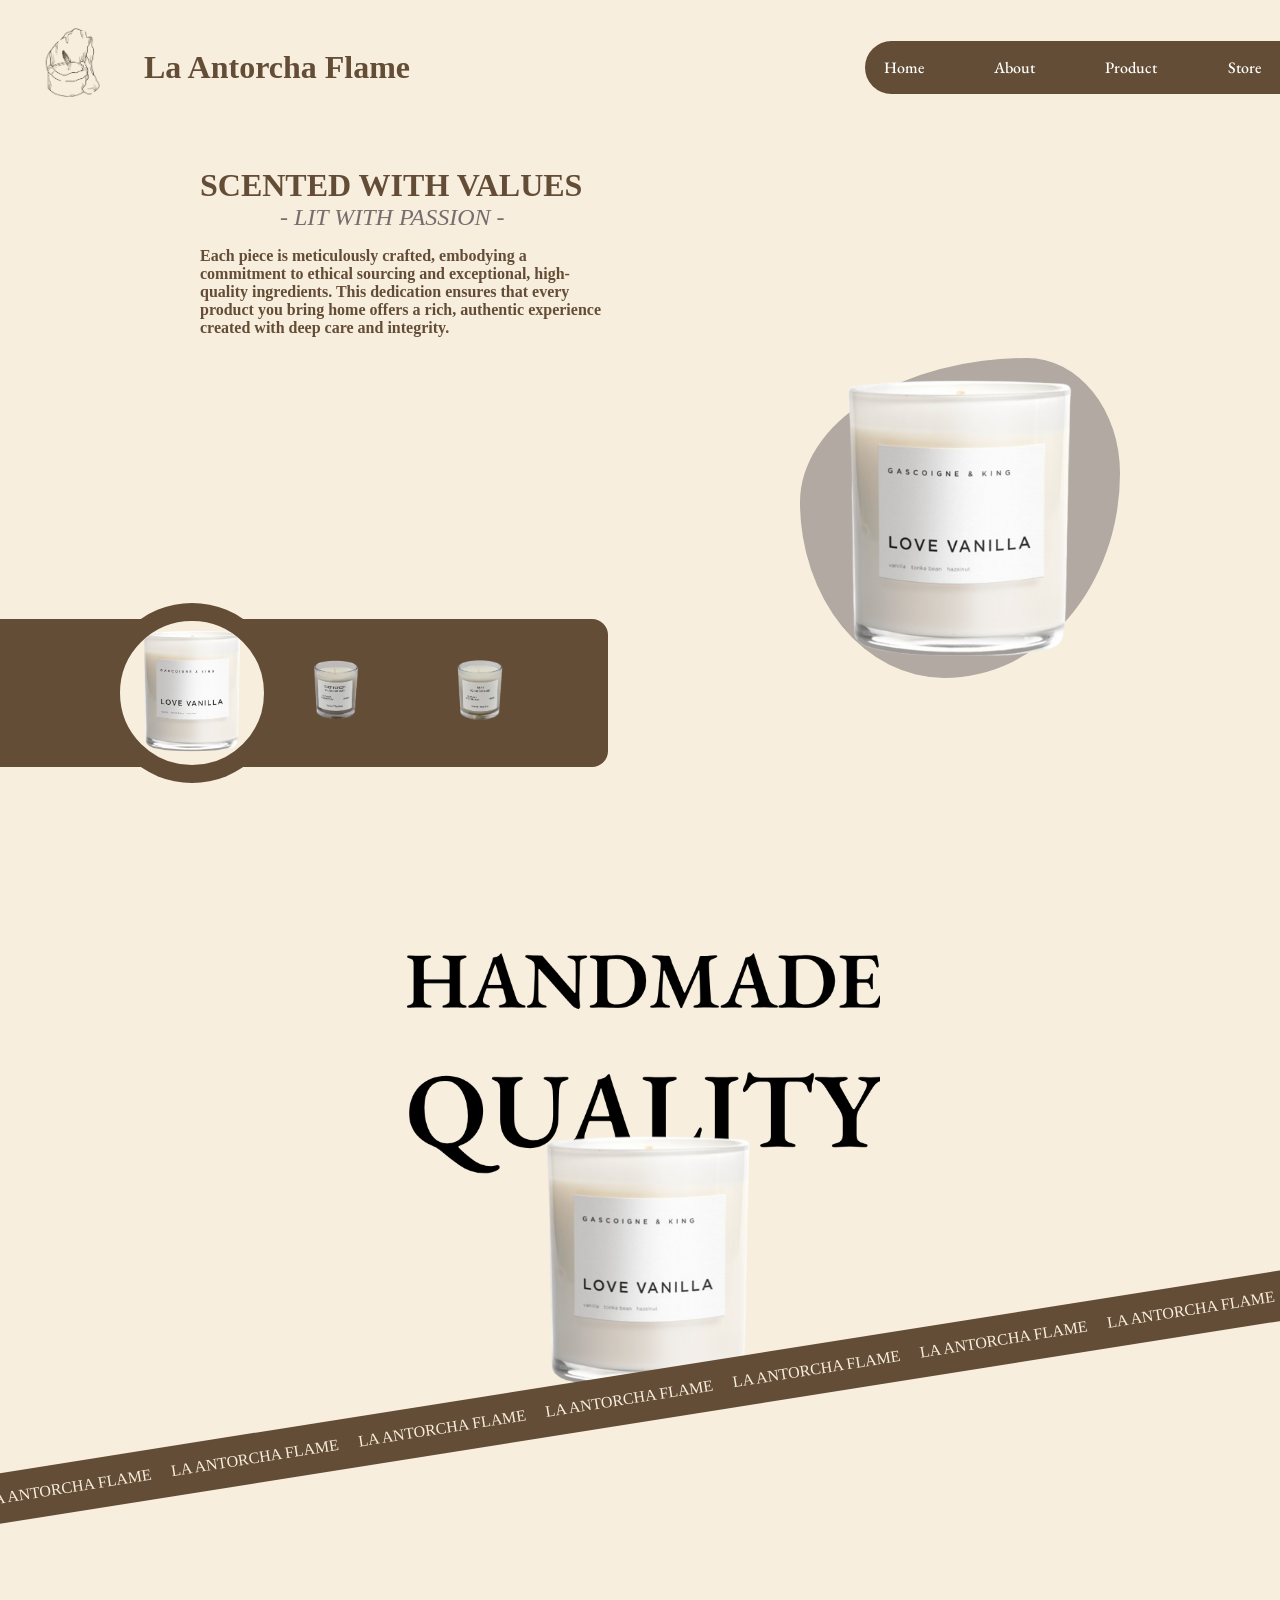
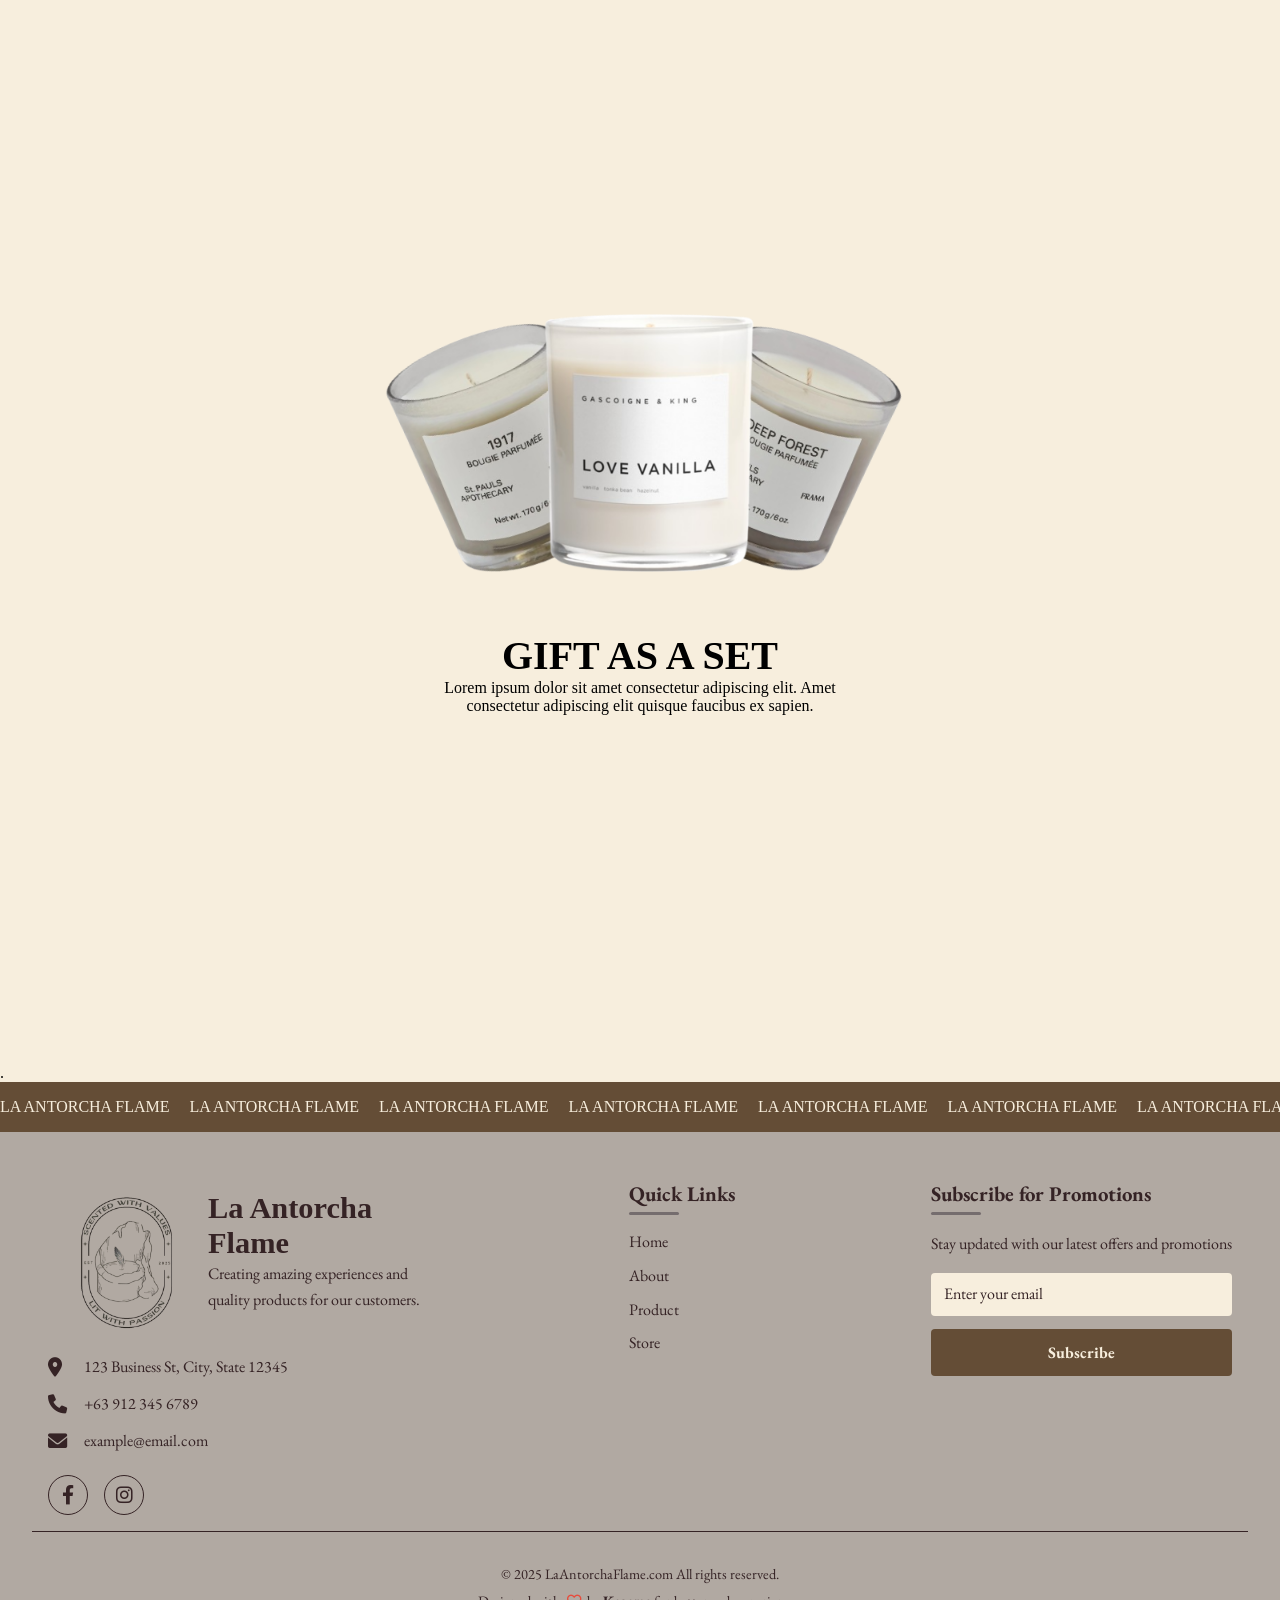
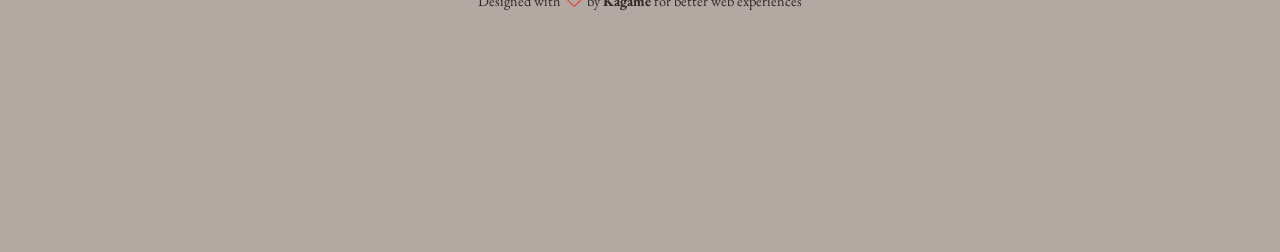
==== index.html @ 830ad2fe "Section 4 okay." ====
<!DOCTYPE html>
<html lang="en">
<head>
    <meta charset="UTF-8">
    <meta name="theme-color" content="#5c2f2d">
    <meta name="viewport" content="width=device-width, initial-scale=1.0">
    <link rel="icon" type="image/x-icon" href="assets/images/logo.ico">
    <link rel="stylesheet" href="styles/style.css">
    <link rel="stylesheet" href="styles/section-1.css">
    <link rel="stylesheet" href="styles/section-2.css">
    <link rel="stylesheet" href="styles/section-3.css">
    <link rel="stylesheet" href="styles/section-4.css">
    <link rel="stylesheet" href="https://cdnjs.cloudflare.com/ajax/libs/font-awesome/6.0.0/css/all.min.css">
    <link href="https://fonts.googleapis.com/css2?family=EB+Garamond:ital,wght@0,400..800;1,400..800&display=swap" rel="stylesheet">
    <link href="https://db.onlinewebfonts.com/c/80556710521d23086f530e782e89b377?family=Shelley+Script+LT+W01" rel="stylesheet">
    <title>La Antorcha Flame</title>
</head>
<body>
    <iframe src="header.html" width="100%"></iframe>

    <main>
        <section class="hero-section">
            <div class="left-hero">
                <div class="tagline">
                    <p class="up-tagline">SCENTED WITH VALUES</p>
                    <p class="sub-tagline">- LIT WITH PASSION -</p>
                    <p class="hero-description">Each piece is meticulously crafted, 
                        embodying a commitment to ethical sourcing and exceptional, 
                        high-quality ingredients. This dedication ensures that every 
                        product you bring home offers a rich, authentic experience 
                        created with deep care and integrity.</p>
                </div>

                <div class="hero-images">
                    <div class="hero-shape-1">
                        <div class="thumbnail active" data-image="assets/images/candle 1.png">
                            <div class="selection-circle"><div></div></div>
                            <img src="assets/images/candle 1.png" alt="Candle 1">
                        </div>
                        <div class="thumbnail" data-image="assets/images/candle 2.png">
                            <div class="selection-circle"></div>
                            <img src="assets/images/candle 2.png" alt="Candle 2">
                        </div>
                        <div class="thumbnail" data-image="assets/images/candle 3.png">
                            <div class="selection-circle"></div>
                            <img src="assets/images/candle 3.png" alt="Candle 3">
                        </div>
                    </div>
                </div>
            </div>

            <div class="right-hero">
                <div class="hero-shape-2">
                    <img src="assets/images/candle 1.png" alt="Selected Candle" id="main-candle-image">
                </div>
            </div>
        </section>

        <section class="section-1">
            <div class="section-1-img">
                <img src="assets/images/HANDMADE QUALITY.png" alt="Candle">
            </div>
            <div class="marquee-container">
                <div class="marquee" id="marquee"></div>
            </div>
        </section>
        <section></section>
        <section></section>

        <section class="section-4">
            <div class="section-4-image">
                <img src="assets/images/candle set.png" alt="candle set">
                <h1>GIFT AS A SET</h1>
                <p>Lorem ipsum dolor sit amet consectetur adipiscing elit. 
                    Amet consectetur adipiscing elit quisque faucibus ex sapien.</p>
            </div>
            <div class="marquee-container-2nd">.
                <div class="marquee-2nd" id="marquee-2nd"></div>
            </div>
        </section>
    </main>

    <iframe src="footer.html" width="100%"></iframe>
    
    <script src="scripts/gallery.js"></script>
    <script src="scripts/marquee.js"></script>
</body>
</html>
---- styles/style.css ----
* {
    padding: 0;
    margin: 0;
    box-sizing: border-box;
}

::-webkit-scrollbar {
    display: none;
}

:root {
    --main-color: #644D36;
    --main-bg: #F7EEDD;
    --footer-bg: #B1A9A2;

    --light-color-font: #F7EEDD;
    --dark-color-font: #352325;

    --accent-color: #756d6e;
}

body {
    background-color: var(--main-bg);
    width: 100%;
    display: flex;
    flex-direction: column;
    overflow-x: hidden;
}

iframe[src="header.html"] {
    height: 15vh;
    border: none;
    display: block;
}

iframe[src="footer.html"] {
    width: 100%;
    height: 80vh;
    border: none;
    display: block;
}

main .hero-section{
    height: 85vh;
    display: flex;
}

.left-hero, .right-hero {
    width: 50%;
    height: 100%;
}

.left-hero {
    padding: 2rem 2rem 2rem 0;
    display: flex;
    flex-direction: column;
}

.tagline, .hero-images {
    height: 50%;
}

.tagline{
    padding: 0 0 0 12.5rem;
}

.up-tagline {
    font-size: 2rem;
    font-weight: 600;
    color: var(--main-color);
}

.sub-tagline {
    font-size: 1.5rem;
    padding: 0 5rem 1rem;
    font-weight: 300;
    font-style: italic;
    color: var(--accent-color);
}

.hero-description {
    color: var(--main-color);
    font-weight: bold;
}

.hero-images {
    display: flex;
    align-items: center;
}

.hero-shape-1 {
    display: flex;
    justify-content: flex-end;
    align-items: center;
    background-color: var(--main-color);
    width: 100%;
    padding: 1.5rem 5rem;
    gap: 3rem;
    border-radius: 0 1rem 1rem 0;
    overflow: visible;
}

.thumbnail {
    position: relative;
    cursor: pointer;
    transition: all 0.3s ease;
    border-radius: 50%;
    padding: 0.5rem;
    background: transparent;
}

.thumbnail img {
    height: 5rem;
    width: 5rem;
    object-fit: cover;
    border-radius: 50%;
    transition: all 0.3s ease;
}

.thumbnail:hover img {
    transform: scale(1.1);
    border-color: var(--light-color-font);
}

.thumbnail.active img {
    border-color: var(--light-color-font);
    transform: scale(1.75);
}

.selection-circle {
    position: absolute;
    top: 50%;
    left: 50%;
    transform: translate(-50%, -50%) scale(0);
    width: 6rem;
    height: 6rem;
    border: 1.75rem solid var(--main-bg);
    border-radius: 50%;
    opacity: 0;
    transition: all 0.3s ease;
    box-shadow: 0 0 0 .75rem var(--main-color);
}

.thumbnail.active .selection-circle {
    transform: translate(-50%, -50%) scale(1.5);
    opacity: 1;
}


.right-hero {
    display: flex;
    align-items: center;
    justify-content: center;
}

.hero-shape-2 {
    background-color: var(--footer-bg);
    display: flex;
    align-items: center;
    justify-content: center;
    border-radius: 71% 29% 55% 45% / 45% 36% 64% 55%;
    animation: floatAndMorph 10s ease-in-out infinite;
    position: relative;
}

.hero-shape-2::before {
    content: '';
    position: absolute;
    top: -10%;
    left: -10%;
    width: 120%;
    height: 120%;
    opacity: 0.1;
    border-radius: 71% 29% 55% 45% / 45% 36% 64% 55%;
    animation: floatAndMorph 10s ease-in-out infinite;
    z-index: -1;
}

.hero-shape-2 img {
    height: 20rem;
    position: relative;
    z-index: 2;
    transition: transform 0.3s ease;
}

@keyframes floatAndMorph {
    0%, 100% {
        border-radius: 71% 29% 55% 45% / 45% 36% 64% 55%;
        transform: translateY(0px);
    }
    25% {
        border-radius: 60% 40% 30% 70% / 60% 30% 70% 40%;
        transform: translateY(-10px);
    }
    50% {
        border-radius: 40% 60% 70% 30% / 40% 40% 60% 50%;
        transform: translateY(-5px);
    }
    75% {
        border-radius: 55% 45% 70% 30% / 63% 68% 32% 37%;
        transform: translateY(-15px);
    }
}

@media (max-width: 1200px) {
    .tagline {
        padding: 0 0 0 8rem;
    }
    
    .up-tagline {
        font-size: 1.8rem;
    }
    
    .sub-tagline {
        font-size: 1.3rem;
        padding: 0 3rem 1rem;
    }
}

@media (max-width: 768px) {
    main .hero-section {
        flex-direction: column;
        height: auto;
    }
    
    .left-hero, .right-hero {
        width: 100%;
        height: auto;
    }
    
    .left-hero {
        padding: 1rem;
        order: 2;
    }
    
    .right-hero {
        order: 1;
        padding: 2rem 0;
    }
    
    .tagline, .hero-images {
        height: auto;
    }
    
    .tagline {
        padding: 0 1rem;
        text-align: center;
    }
    
    .up-tagline {
        font-size: 1.6rem;
    }
    
    .sub-tagline {
        font-size: 1.2rem;
        padding: 0 1rem 1rem;
    }
    
    .hero-shape-1 {
        justify-content: center;
        border-radius: 1rem;
        padding: 1rem 2rem;
        gap: 2rem;
    }
    
    .thumbnail img {
        height: 4rem;
        width: 4rem;
    }
    
    .selection-circle {
        width: 5rem;
        height: 5rem;
    }
}

@media (max-width: 480px) {
    .hero-shape-1 {
        padding: 1rem;
        gap: 1.5rem;
    }
    
    .thumbnail img {
        height: 3.5rem;
        width: 3.5rem;
    }
    
    .selection-circle {
        width: 4.5rem;
        height: 4.5rem;
    }
    
    .up-tagline {
        font-size: 1.4rem;
    }
    
    .sub-tagline {
        font-size: 1.1rem;
    }
}
---- styles/section-1.css ----
:root {
    --main-color: #644D36;
    --main-bg: #F7EEDD;
    --footer-bg: #B1A9A2;

    --light-color-font: #F7EEDD;
    --dark-color-font: #352325;

    --accent-color: #756d6e;
}

.section-1 {
    width: 100%;
    height: 100vh;
}

.section-1-img {
    display: flex;
    align-items: center;
    justify-content: center;
    margin: 2rem 0;
}

.section-1-img img {
    width: 30rem;
}

.marquee-container {
    width: 150%;
    background: var(--main-color);
    padding: 1rem 0;
    transform-origin: left;
    margin: 4rem -1rem;
    transform: rotate(-9deg);
    overflow: hidden;
}

.marquee {
    display: flex;
    width: max-content;
    animation: scroll 20s linear infinite;
}

.marquee:hover {
    animation-play-state: paused;
}

.marquee-text {
    white-space: nowrap;
    font-size: 1rem;
    color: var(--light-color-font);
}

@keyframes scroll {
    0% {
        transform: translateX(0);
    }
    100% {
        transform: translateX(-50%);
    }
}

@media (max-width: 768px) {
    h1 {
        font-size: 2rem;
    }
    
    .marquee-text {
        font-size: 1.4rem;
    }
}
---- styles/section-2.css ----
:root {
    --main-color: #644D36;
    --main-bg: #F7EEDD;
    --footer-bg: #B1A9A2;

    --light-color-font: #F7EEDD;
    --dark-color-font: #352325;

    --accent-color: #756d6e;
}
---- styles/section-3.css ----
:root {
    --main-color: #644D36;
    --main-bg: #F7EEDD;
    --footer-bg: #B1A9A2;

    --light-color-font: #F7EEDD;
    --dark-color-font: #352325;

    --accent-color: #756d6e;
}
---- styles/section-4.css ----
:root {
    --main-color: #644D36;
    --main-bg: #F7EEDD;
    --footer-bg: #B1A9A2;

    --light-color-font: #F7EEDD;
    --dark-color-font: #352325;

    --accent-color: #756d6e;
}

.marquee-container-2nd {
    width: 100%;
}

.marquee-2nd {
    display: flex;
    width: max-content;
    animation: scroll 20s linear infinite;
    background: var(--main-color);
}

.marquee-2nd:hover {
    animation-play-state: paused;
}

.marquee-text-2nd {
    white-space: nowrap;
    font-size: 1rem;
    color: var(--light-color-font);
    padding: 1rem 0;
}

@keyframes scroll {
    0% {
        transform: translateX(0);
    }
    100% {
        transform: translateX(-50%);
    }
}

.section-4 {
    height: 100vh;
    width: 100%;
    display: flex;
    flex-direction: column;
    justify-content: space-between;
}

.section-4-image {
    display: flex;
    align-items: center;
    justify-content: center;
    flex-direction: column;
}

.section-4-image img {
    height: 25rem;
}

.section-4-image h1 {
    font-size: 2.5rem;
    font-weight: bold;
}

.section-4-image p {
    max-width: 25rem;
    text-align: center;
}

.section-4-image img:hover {
    scale: 1.25;
}
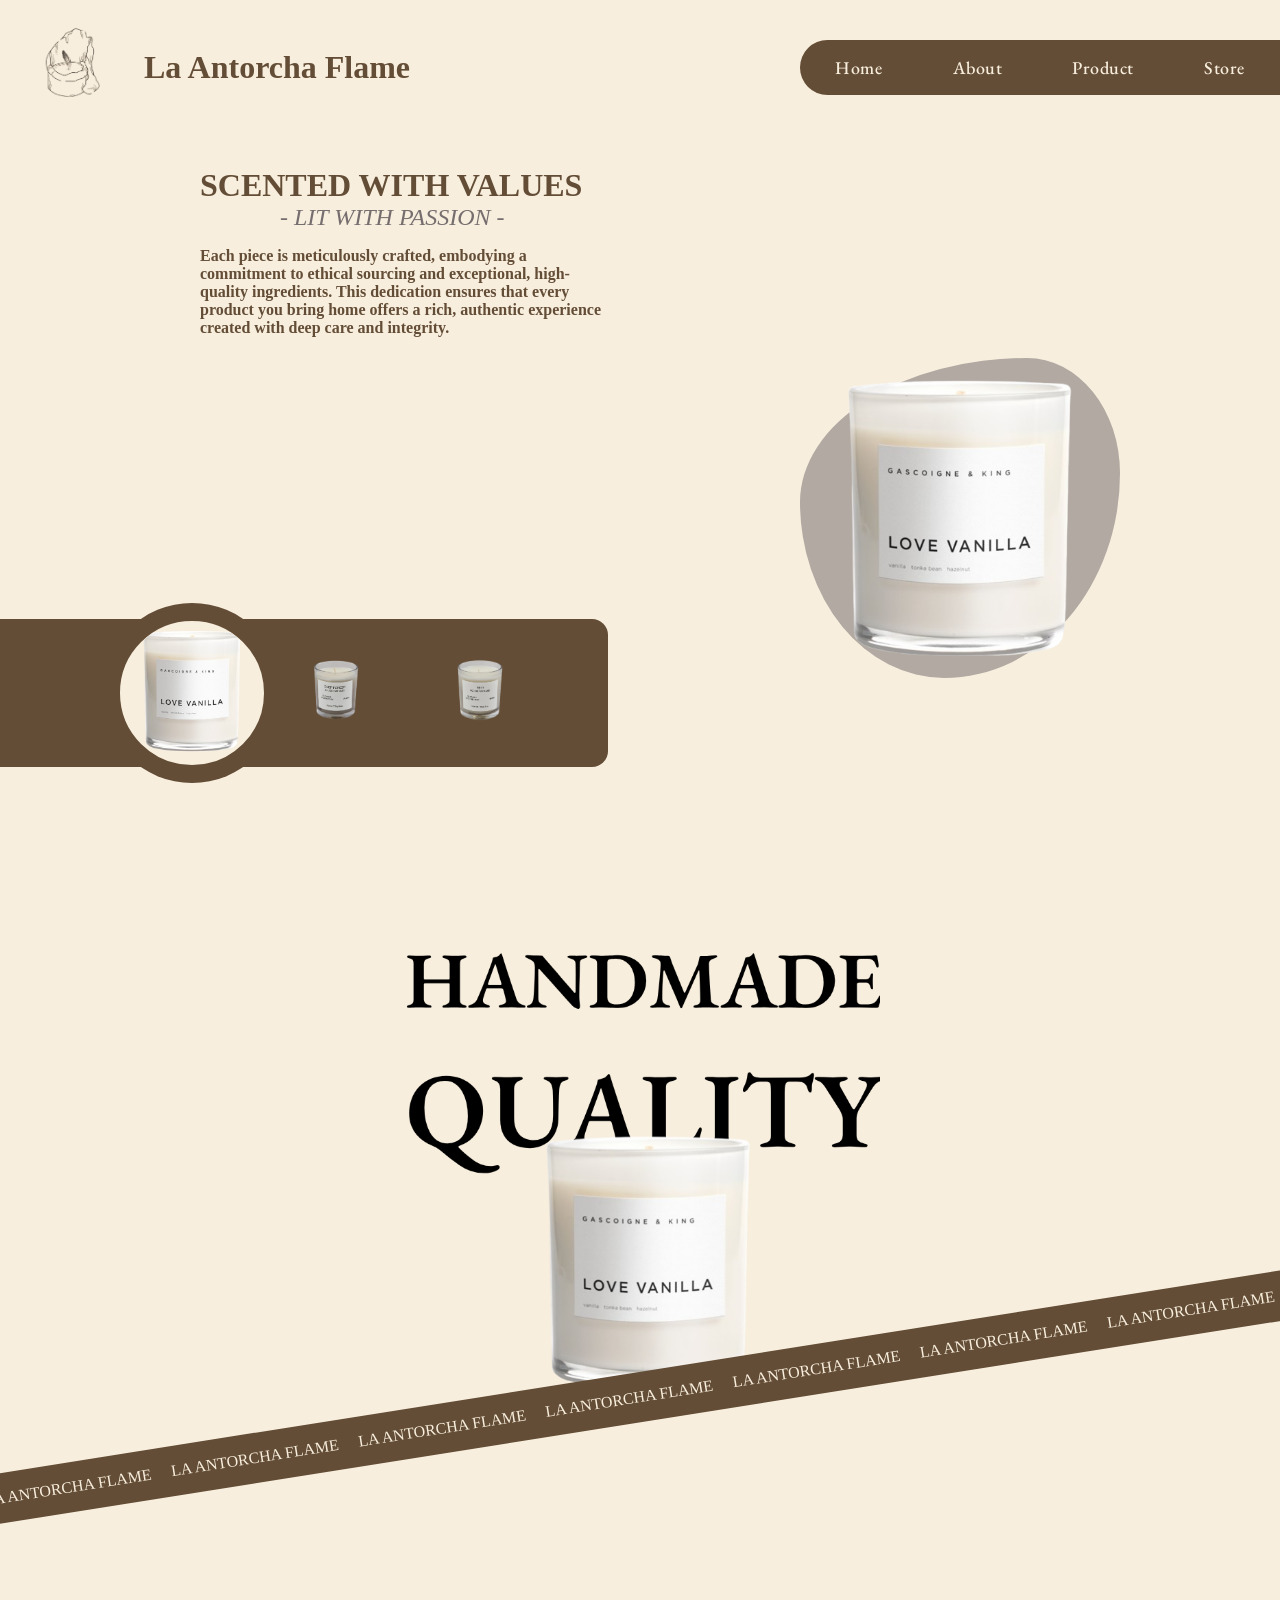
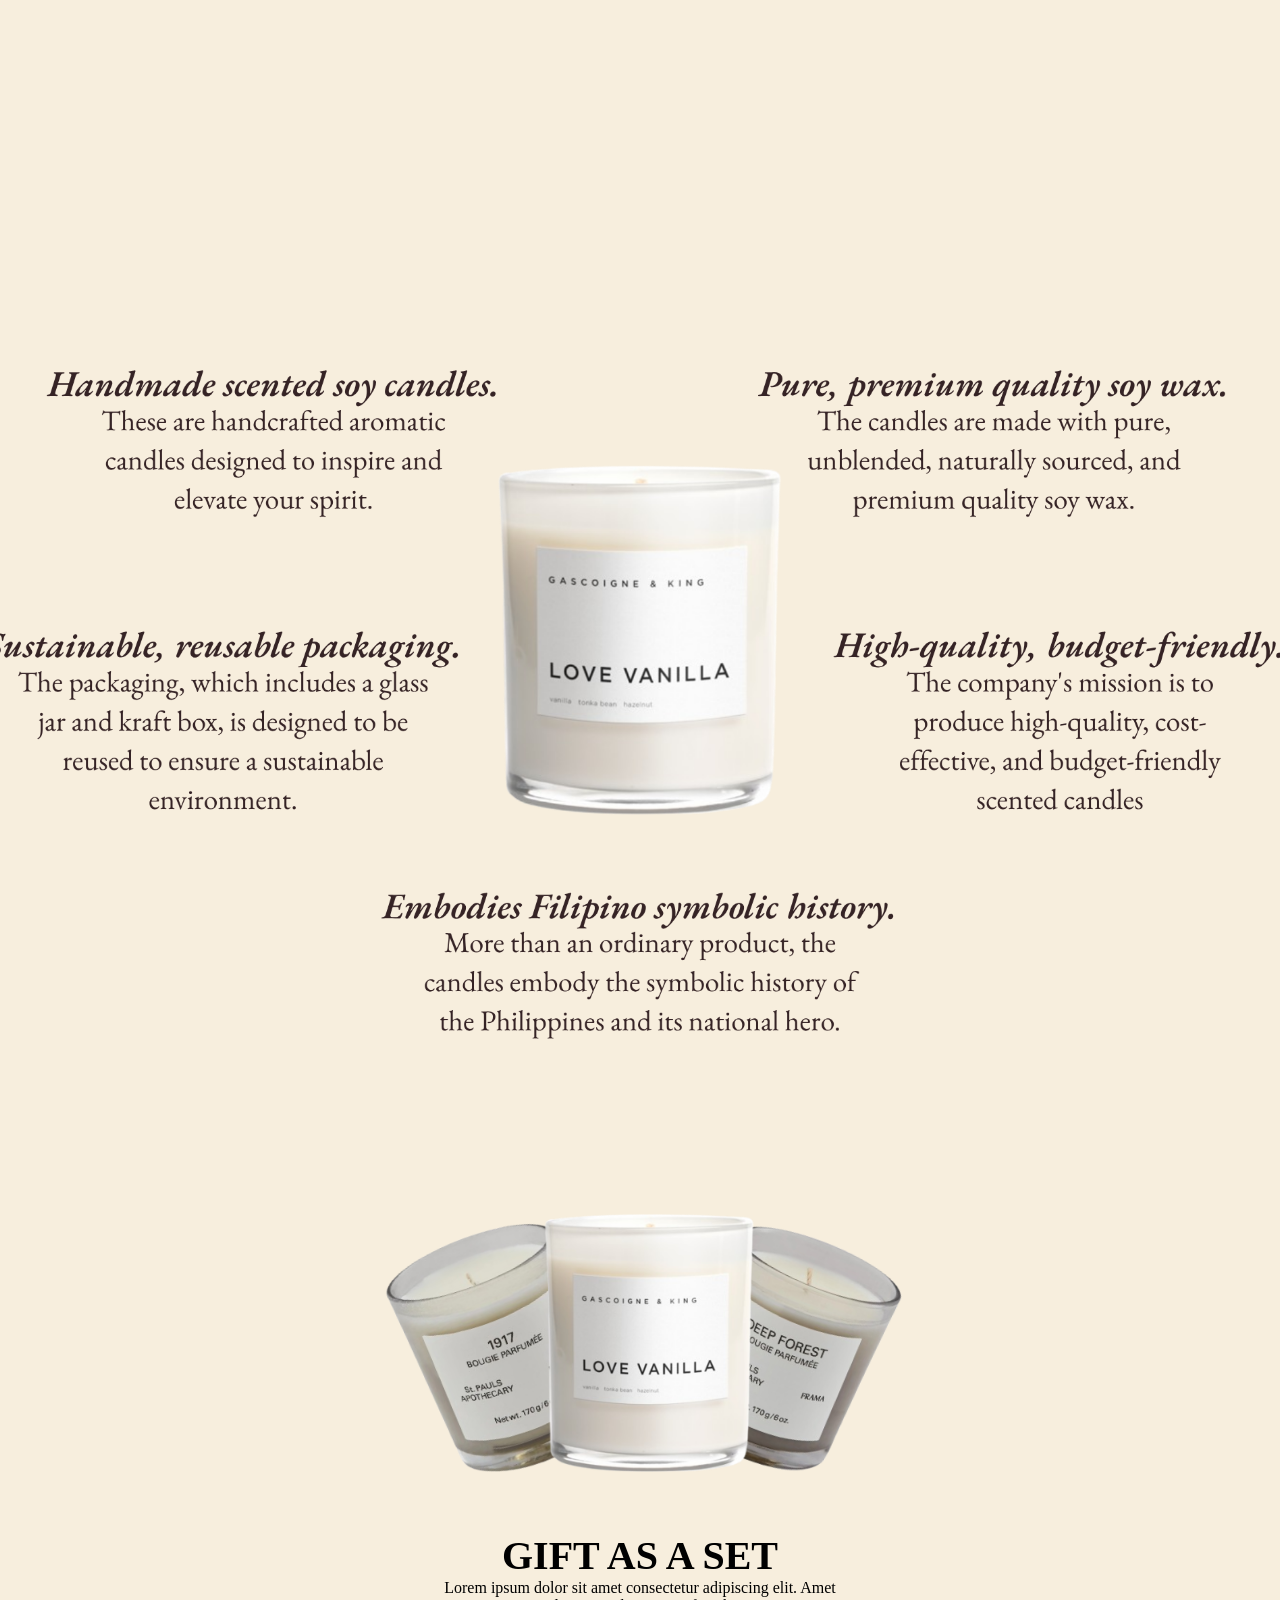
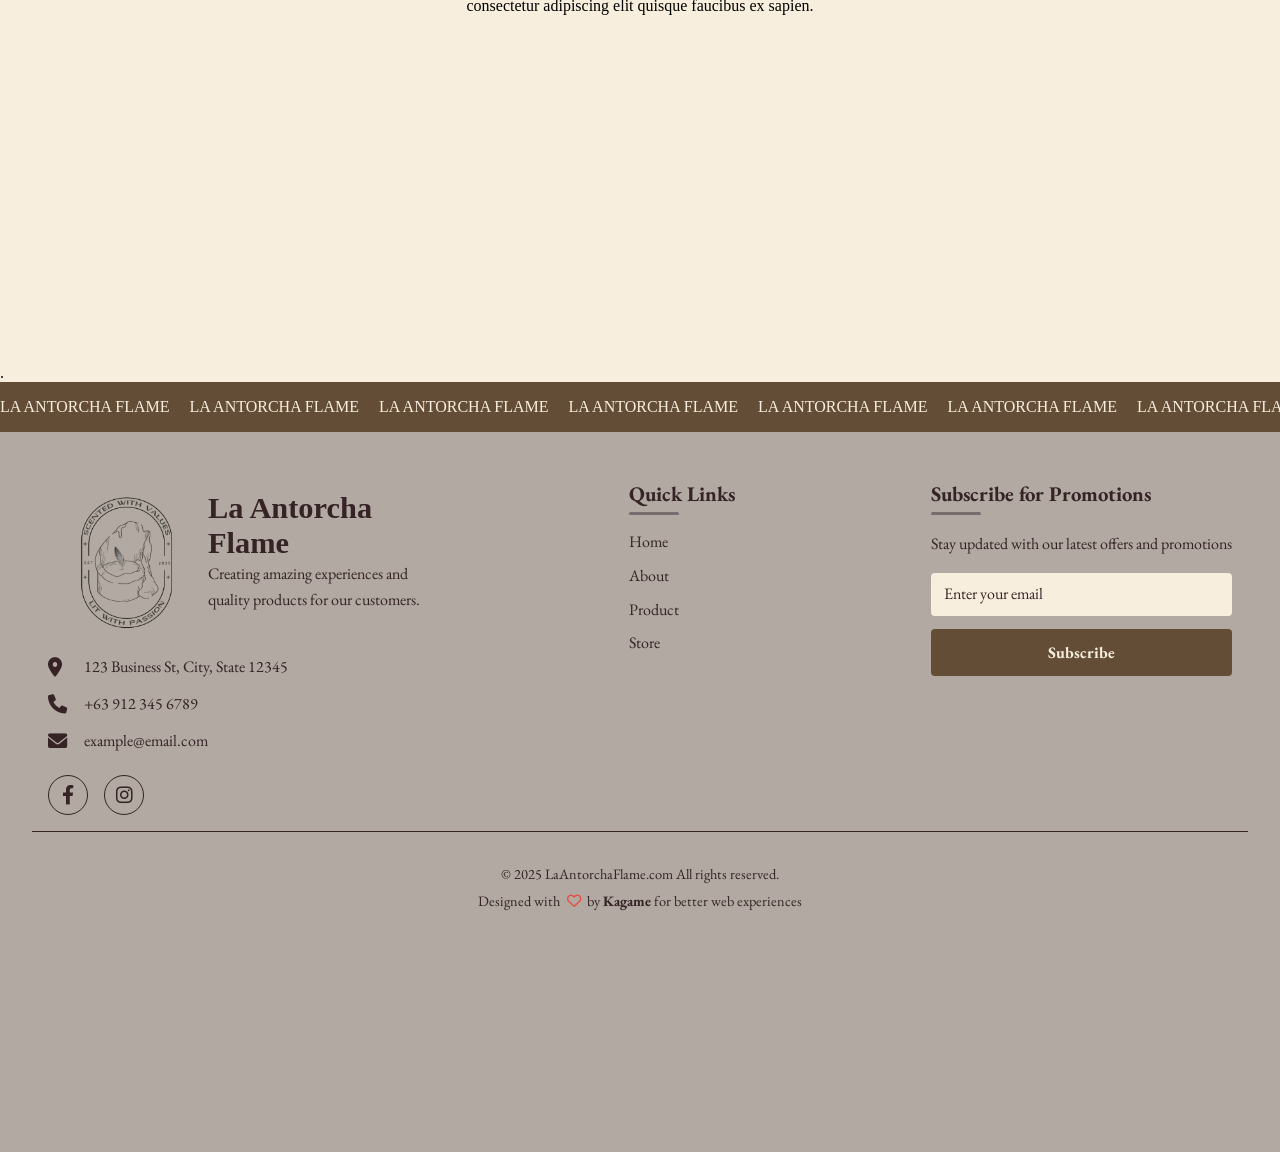
==== commit 57c4b039: "Section 2 ok." ====
--- a/index.html
+++ b/index.html
@@ -64,7 +64,11 @@
                 <div class="marquee" id="marquee"></div>
             </div>
         </section>
-        <section></section>
+
+        <section class="section-2">
+            <img src="assets/images/attributes1.png" alt="attributes">
+        </section>
+
         <section></section>
 
         <section class="section-4">
--- a/styles/style.css
+++ b/styles/style.css
@@ -21,7 +21,7 @@
 
 body {
     background-color: var(--main-bg);
-    width: 100%;
+    width: 100vw;
     display: flex;
     flex-direction: column;
     overflow-x: hidden;
--- a/styles/section-2.css
+++ b/styles/section-2.css
@@ -7,4 +7,16 @@
     --dark-color-font: #352325;
 
     --accent-color: #756d6e;
+}
+
+.section-2 {
+    width: 100%;
+    height: 100vh;
+    display: flex;
+    align-items: center;
+    justify-content: center;
+}
+
+.section-2 img {
+    height: 90%;
 }
--- a/styles/section-4.css
+++ b/styles/section-4.css
@@ -16,7 +16,7 @@
 .marquee-2nd {
     display: flex;
     width: max-content;
-    animation: scroll 20s linear infinite;
+    animation: reverse scroll 20s linear infinite;
     background: var(--main-color);
 }
 
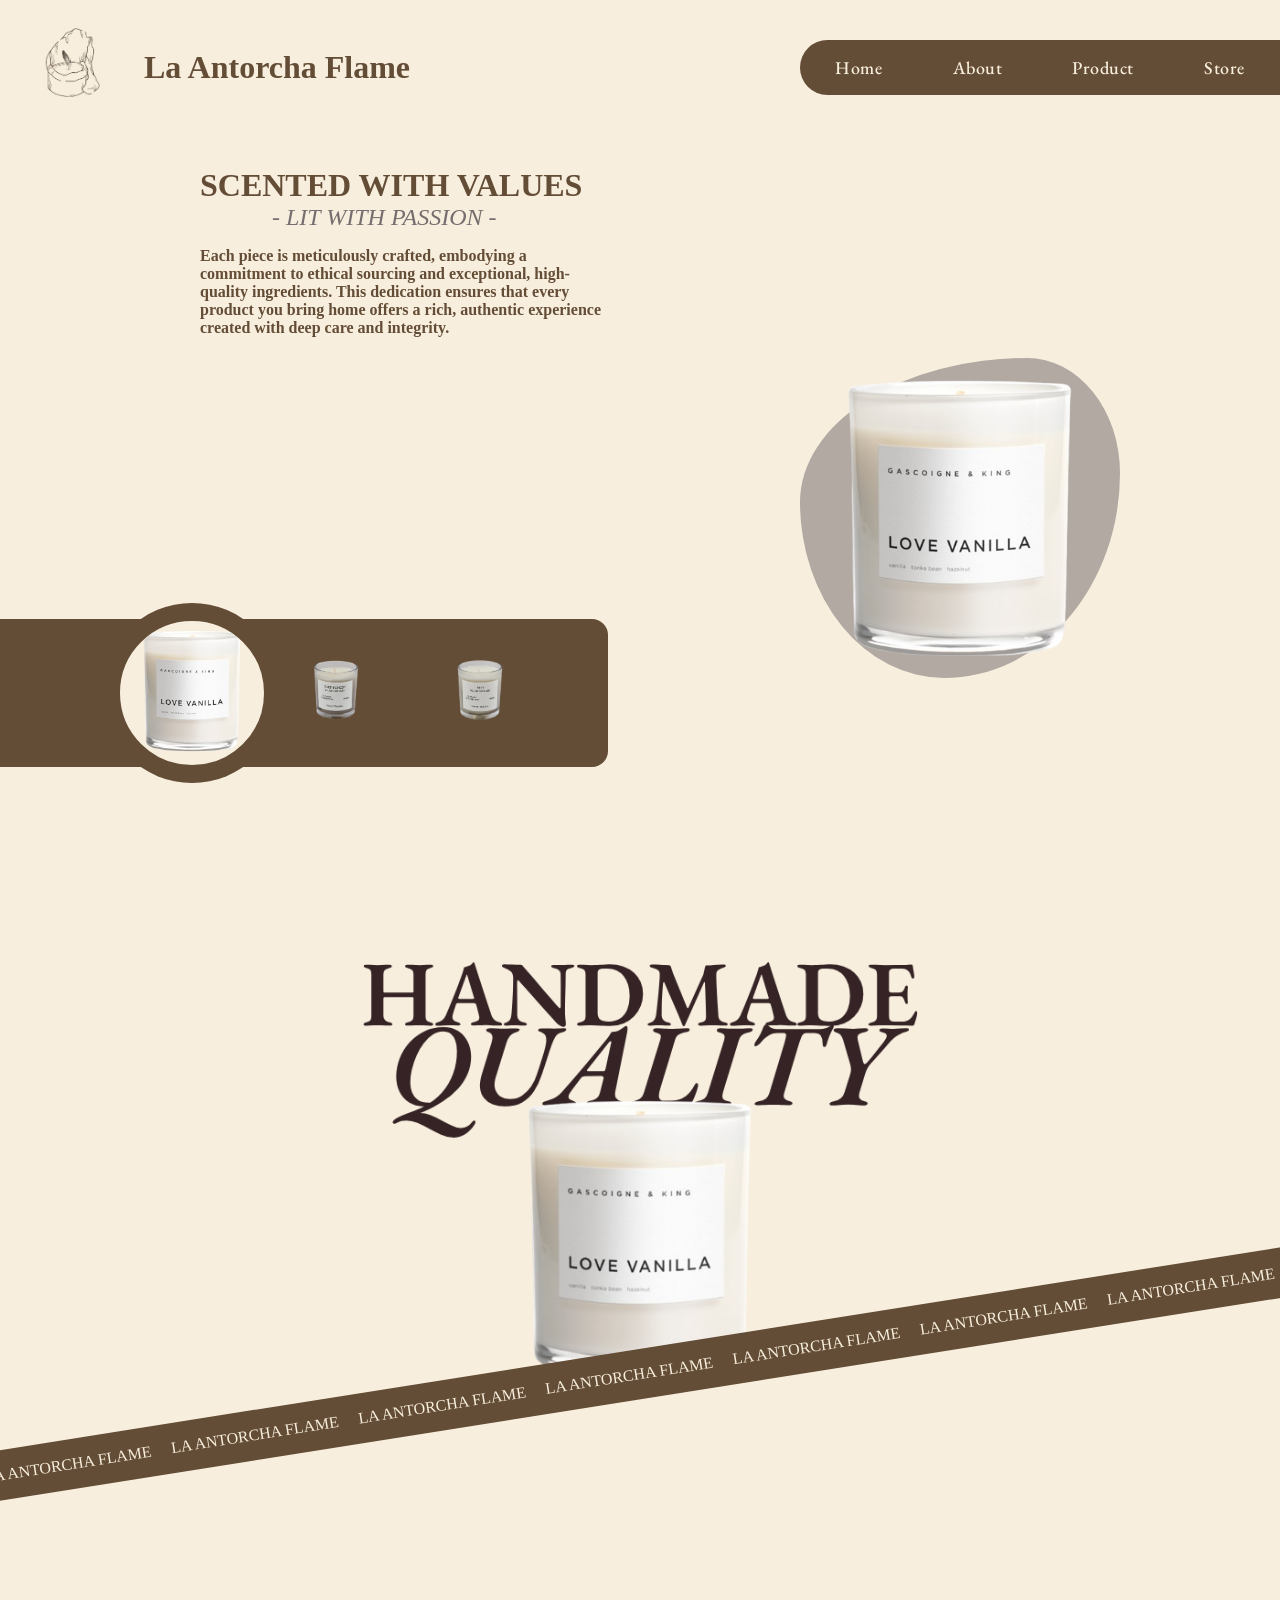
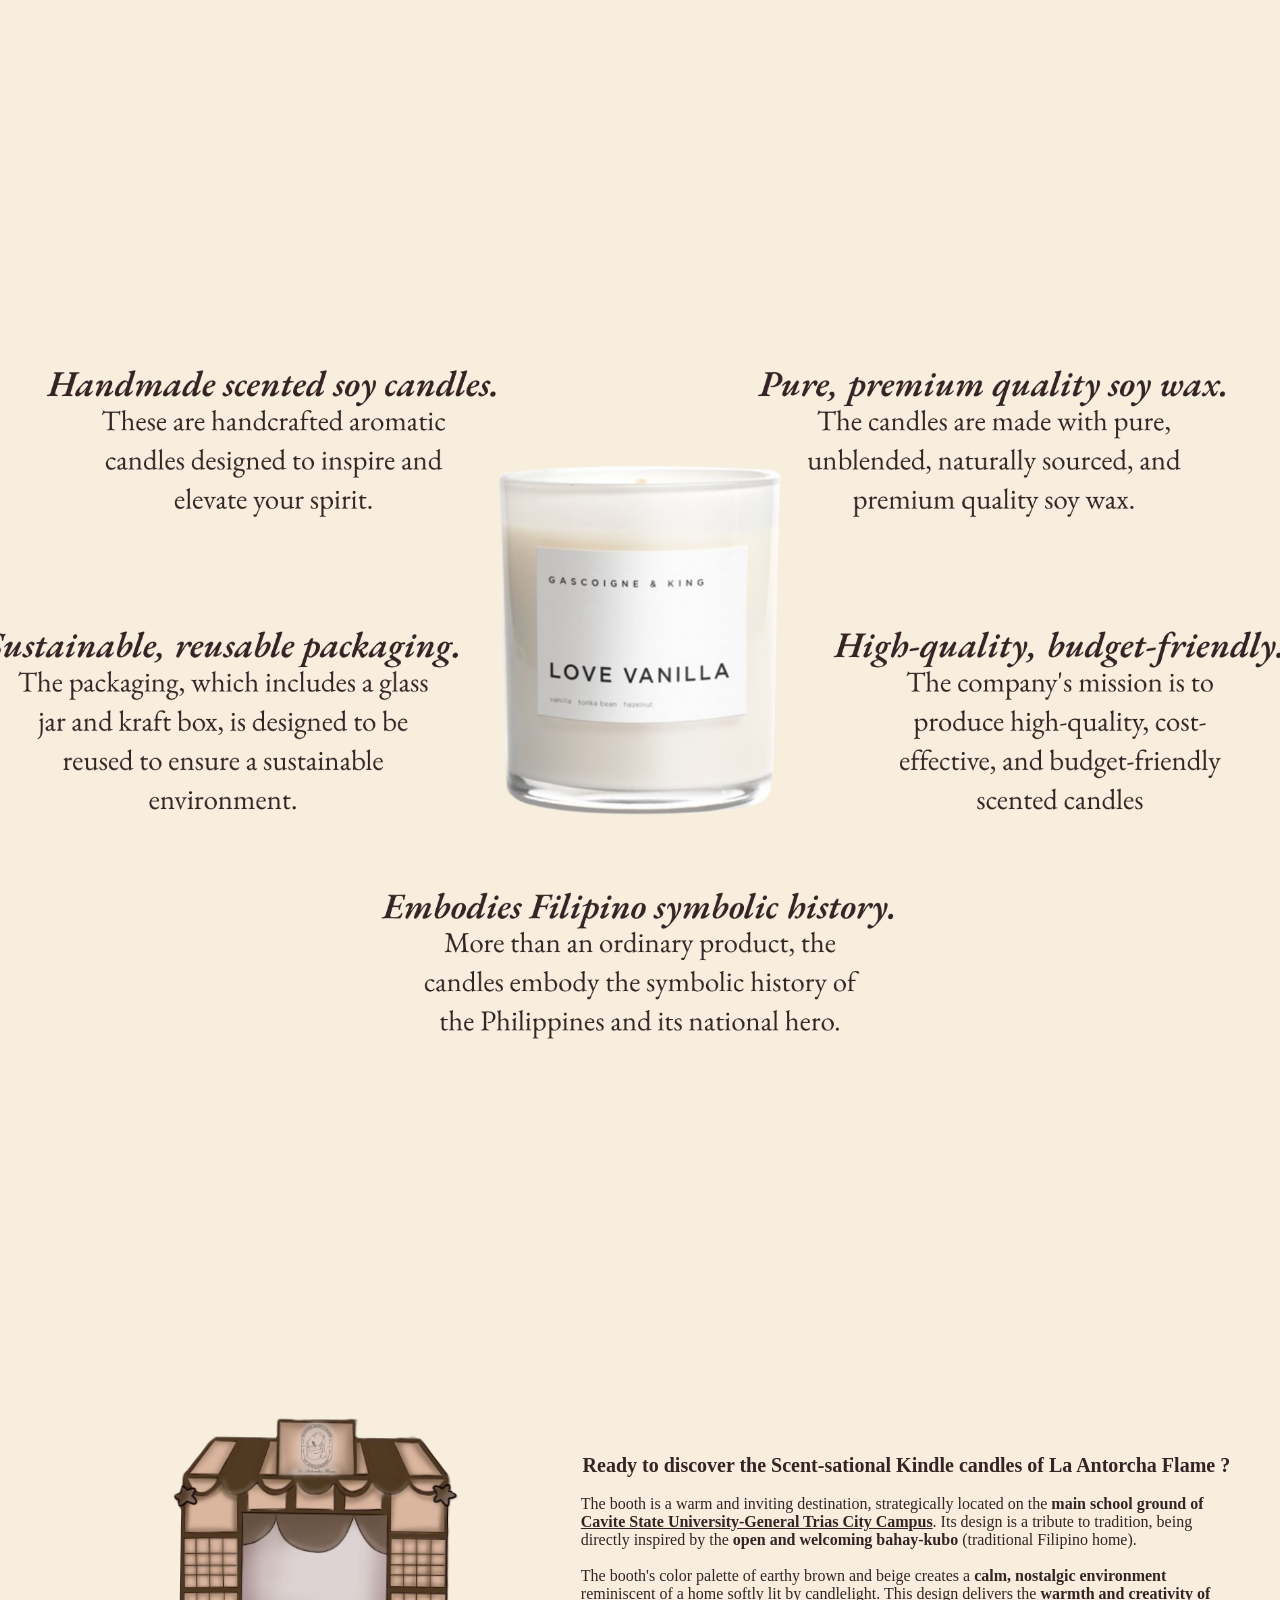
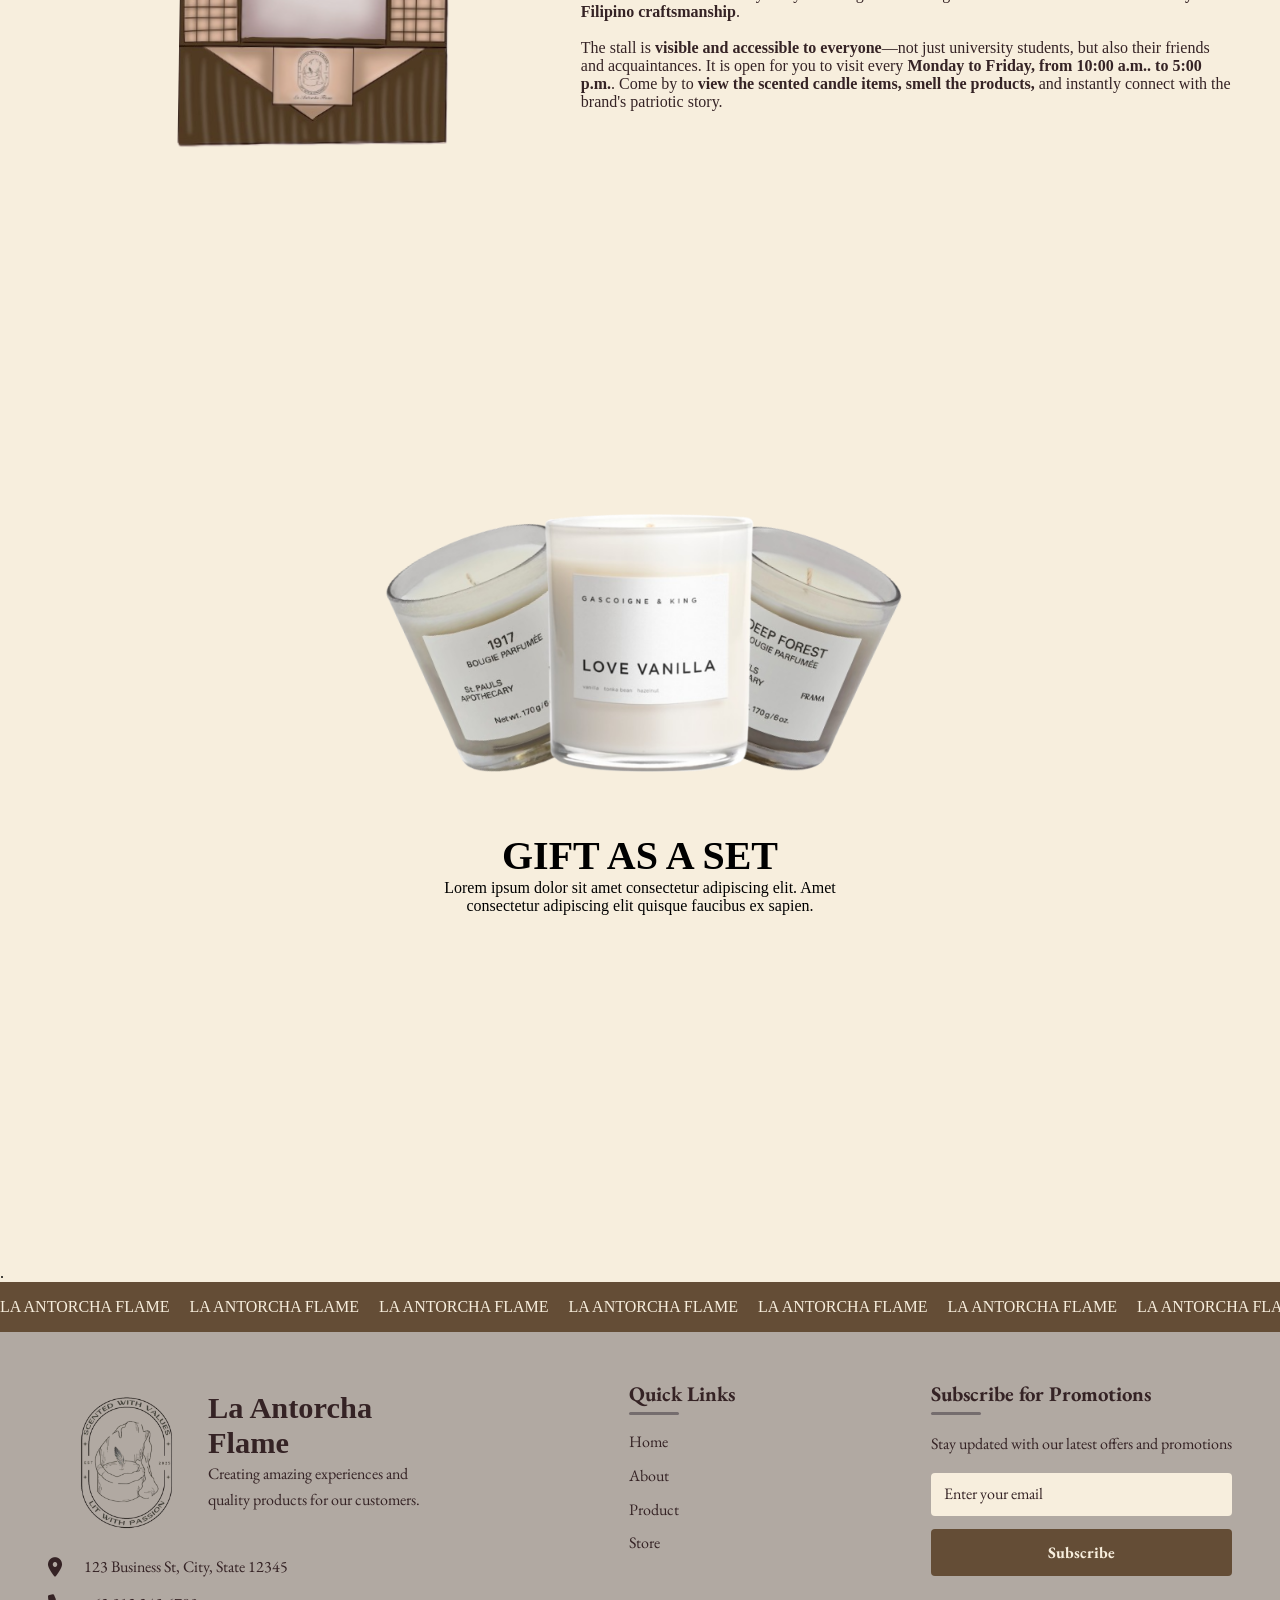
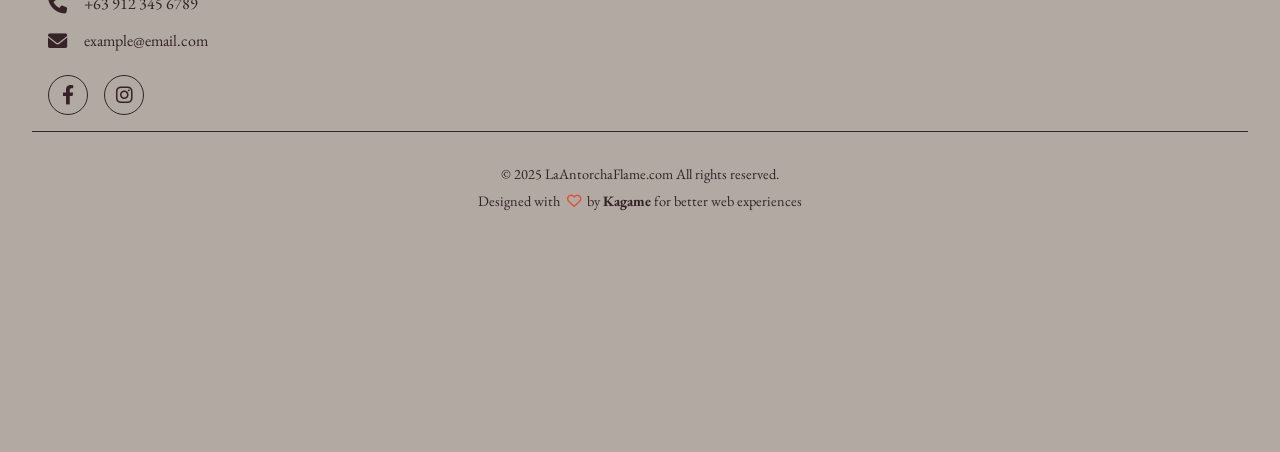
==== commit 3ce701e5: "Section 3 goods." ====
--- a/index.html
+++ b/index.html
@@ -1,92 +1,154 @@
 <!DOCTYPE html>
 <html lang="en">
-<head>
-    <meta charset="UTF-8">
-    <meta name="theme-color" content="#5c2f2d">
-    <meta name="viewport" content="width=device-width, initial-scale=1.0">
-    <link rel="icon" type="image/x-icon" href="assets/images/logo.ico">
-    <link rel="stylesheet" href="styles/style.css">
-    <link rel="stylesheet" href="styles/section-1.css">
-    <link rel="stylesheet" href="styles/section-2.css">
-    <link rel="stylesheet" href="styles/section-3.css">
-    <link rel="stylesheet" href="styles/section-4.css">
-    <link rel="stylesheet" href="https://cdnjs.cloudflare.com/ajax/libs/font-awesome/6.0.0/css/all.min.css">
-    <link href="https://fonts.googleapis.com/css2?family=EB+Garamond:ital,wght@0,400..800;1,400..800&display=swap" rel="stylesheet">
-    <link href="https://db.onlinewebfonts.com/c/80556710521d23086f530e782e89b377?family=Shelley+Script+LT+W01" rel="stylesheet">
+  <head>
+    <meta charset="UTF-8" />
+    <meta name="theme-color" content="#5c2f2d" />
+    <meta name="viewport" content="width=device-width, initial-scale=1.0" />
+    <link rel="icon" type="image/x-icon" href="assets/images/logo.ico" />
+    <link rel="stylesheet" href="styles/style.css" />
+    <link rel="stylesheet" href="styles/section-1.css" />
+    <link rel="stylesheet" href="styles/section-2.css" />
+    <link rel="stylesheet" href="styles/section-3.css" />
+    <link rel="stylesheet" href="styles/section-4.css" />
+    <link
+      rel="stylesheet"
+      href="https://cdnjs.cloudflare.com/ajax/libs/font-awesome/6.0.0/css/all.min.css"
+    />
+    <link
+      href="https://fonts.googleapis.com/css2?family=EB+Garamond:ital,wght@0,400..800;1,400..800&display=swap"
+      rel="stylesheet"
+    />
+    <link
+      href="https://db.onlinewebfonts.com/c/80556710521d23086f530e782e89b377?family=Shelley+Script+LT+W01"
+      rel="stylesheet"
+    />
     <title>La Antorcha Flame</title>
-</head>
-<body>
+  </head>
+  <body>
     <iframe src="header.html" width="100%"></iframe>
 
     <main>
-        <section class="hero-section">
-            <div class="left-hero">
-                <div class="tagline">
-                    <p class="up-tagline">SCENTED WITH VALUES</p>
-                    <p class="sub-tagline">- LIT WITH PASSION -</p>
-                    <p class="hero-description">Each piece is meticulously crafted, 
-                        embodying a commitment to ethical sourcing and exceptional, 
-                        high-quality ingredients. This dedication ensures that every 
-                        product you bring home offers a rich, authentic experience 
-                        created with deep care and integrity.</p>
-                </div>
+      <section class="hero-section">
+        <div class="left-hero">
+          <div class="tagline">
+            <p class="up-tagline">SCENTED WITH VALUES</p>
+            <p class="sub-tagline">- LIT WITH PASSION -</p>
+            <p class="hero-description">
+              Each piece is meticulously crafted, embodying a commitment to
+              ethical sourcing and exceptional, high-quality ingredients. This
+              dedication ensures that every product you bring home offers a
+              rich, authentic experience created with deep care and integrity.
+            </p>
+          </div>
 
-                <div class="hero-images">
-                    <div class="hero-shape-1">
-                        <div class="thumbnail active" data-image="assets/images/candle 1.png">
-                            <div class="selection-circle"><div></div></div>
-                            <img src="assets/images/candle 1.png" alt="Candle 1">
-                        </div>
-                        <div class="thumbnail" data-image="assets/images/candle 2.png">
-                            <div class="selection-circle"></div>
-                            <img src="assets/images/candle 2.png" alt="Candle 2">
-                        </div>
-                        <div class="thumbnail" data-image="assets/images/candle 3.png">
-                            <div class="selection-circle"></div>
-                            <img src="assets/images/candle 3.png" alt="Candle 3">
-                        </div>
-                    </div>
-                </div>
+          <div class="hero-images">
+            <div class="hero-shape-1">
+              <div
+                class="thumbnail active"
+                data-image="assets/images/candle 1.png"
+              >
+                <div class="selection-circle"><div></div></div>
+                <img src="assets/images/candle 1.png" alt="Candle 1" />
+              </div>
+              <div class="thumbnail" data-image="assets/images/candle 2.png">
+                <div class="selection-circle"></div>
+                <img src="assets/images/candle 2.png" alt="Candle 2" />
+              </div>
+              <div class="thumbnail" data-image="assets/images/candle 3.png">
+                <div class="selection-circle"></div>
+                <img src="assets/images/candle 3.png" alt="Candle 3" />
+              </div>
             </div>
+          </div>
+        </div>
 
-            <div class="right-hero">
-                <div class="hero-shape-2">
-                    <img src="assets/images/candle 1.png" alt="Selected Candle" id="main-candle-image">
-                </div>
-            </div>
-        </section>
+        <div class="right-hero">
+          <div class="hero-shape-2">
+            <img
+              src="assets/images/candle 1.png"
+              alt="Selected Candle"
+              id="main-candle-image"
+            />
+          </div>
+        </div>
+      </section>
 
-        <section class="section-1">
-            <div class="section-1-img">
-                <img src="assets/images/HANDMADE QUALITY.png" alt="Candle">
-            </div>
-            <div class="marquee-container">
-                <div class="marquee" id="marquee"></div>
-            </div>
-        </section>
+      <section class="section-1">
+        <div class="section-1-img">
+          <img src="assets/images/handmade quality2.png" alt="Candle" />
+        </div>
+        <div class="marquee-container">
+          <div class="marquee" id="marquee"></div>
+        </div>
+      </section>
 
-        <section class="section-2">
-            <img src="assets/images/attributes1.png" alt="attributes">
-        </section>
+      <section class="section-2">
+        <img src="assets/images/attributes.png" alt="attributes" />
+      </section>
 
-        <section></section>
+      <section class="section-3">
+        <div class="section-3-left">
+          <img src="assets/images/booth.png" alt="" />
+        </div>
+        <div class="section-3-right">
+          <h1>
+            Ready to discover the Scent-sational Kindle candles of
+            <i>La Antorcha Flame</i> ?
+          </h1>
+          <br />
 
-        <section class="section-4">
-            <div class="section-4-image">
-                <img src="assets/images/candle set.png" alt="candle set">
-                <h1>GIFT AS A SET</h1>
-                <p>Lorem ipsum dolor sit amet consectetur adipiscing elit. 
-                    Amet consectetur adipiscing elit quisque faucibus ex sapien.</p>
-            </div>
-            <div class="marquee-container-2nd">.
-                <div class="marquee-2nd" id="marquee-2nd"></div>
-            </div>
-        </section>
+          <p>
+            The booth is a warm and inviting destination, strategically located
+            on the
+            <b
+              >main school ground of
+              <a href="https://maps.app.goo.gl/ERkqHiTruerLSbaC7" target="_blank"
+                >Cavite State University-General Trias City Campus</a
+              ></b
+            >. Its design is a tribute to tradition, being directly inspired by
+            the <b>open and welcoming bahay-kubo</b> (traditional Filipino
+            home).
+          </p>
+          <br />
+
+          <p>
+            The booth's color palette of earthy brown and beige creates a
+            <b>calm, nostalgic environment</b> reminiscent of a home softly lit
+            by candlelight. This design delivers the
+            <b>warmth and creativity of Filipino craftsmanship</b>.
+          </p>
+          <br />
+
+          <p>
+            The stall is <b>visible and accessible to everyone</b>—not just
+            university students, but also their friends and acquaintances. It is
+            open for you to visit every
+            <b>Monday to Friday, from 10:00 a.m.. to 5:00 p.m.</b>. Come by to
+            <b>view the scented candle items, smell the products,</b> and
+            instantly connect with the brand's patriotic story.
+          </p>
+        </div>
+      </section>
+
+      <section class="section-4">
+        <div class="section-4-image">
+          <img src="assets/images/candle set.png" alt="candle set" />
+          <h1>GIFT AS A SET</h1>
+          <p>
+            Lorem ipsum dolor sit amet consectetur adipiscing elit. Amet
+            consectetur adipiscing elit quisque faucibus ex sapien.
+          </p>
+        </div>
+        <div class="marquee-container-2nd">
+          .
+          <div class="marquee-2nd" id="marquee-2nd"></div>
+        </div>
+      </section>
     </main>
 
     <iframe src="footer.html" width="100%"></iframe>
-    
+
     <script src="scripts/gallery.js"></script>
     <script src="scripts/marquee.js"></script>
-</body>
-</html>+  </body>
+</html>
--- a/styles/style.css
+++ b/styles/style.css
@@ -72,7 +72,7 @@
 
 .sub-tagline {
     font-size: 1.5rem;
-    padding: 0 5rem 1rem;
+    padding: 0 4.5rem 1rem;
     font-weight: 300;
     font-style: italic;
     color: var(--accent-color);
--- a/styles/section-1.css
+++ b/styles/section-1.css
@@ -22,7 +22,7 @@
 }
 
 .section-1-img img {
-    width: 30rem;
+    width: 40rem;
 }
 
 .marquee-container {
--- a/styles/section-3.css
+++ b/styles/section-3.css
@@ -7,4 +7,44 @@
     --dark-color-font: #352325;
 
     --accent-color: #756d6e;
+}
+
+.section-3 {
+    height: 100vh;
+    width: 100%;
+    display: flex;
+    padding: 3rem;
+}
+
+.section-3-left {
+    width: 45%;
+    display: flex;
+    align-items: center;
+    justify-content: center;
+}
+
+.section-3-right {
+    width: 55%;
+    display: flex;
+    align-items: center;
+    justify-content: center;
+    flex-direction: column;
+    color: var(--dark-color-font);
+}
+
+.section-3-right h1 {
+    font-size: 1.25rem;
+}
+
+.section-3-right i {
+    font-family: "Shelley Script LT W01", serif;
+    font-style: normal;
+}
+
+.section-3-right p {
+    font-size: 1rem;
+}
+
+.section-3-right a {
+    color: var(--dark-color-font);
 }
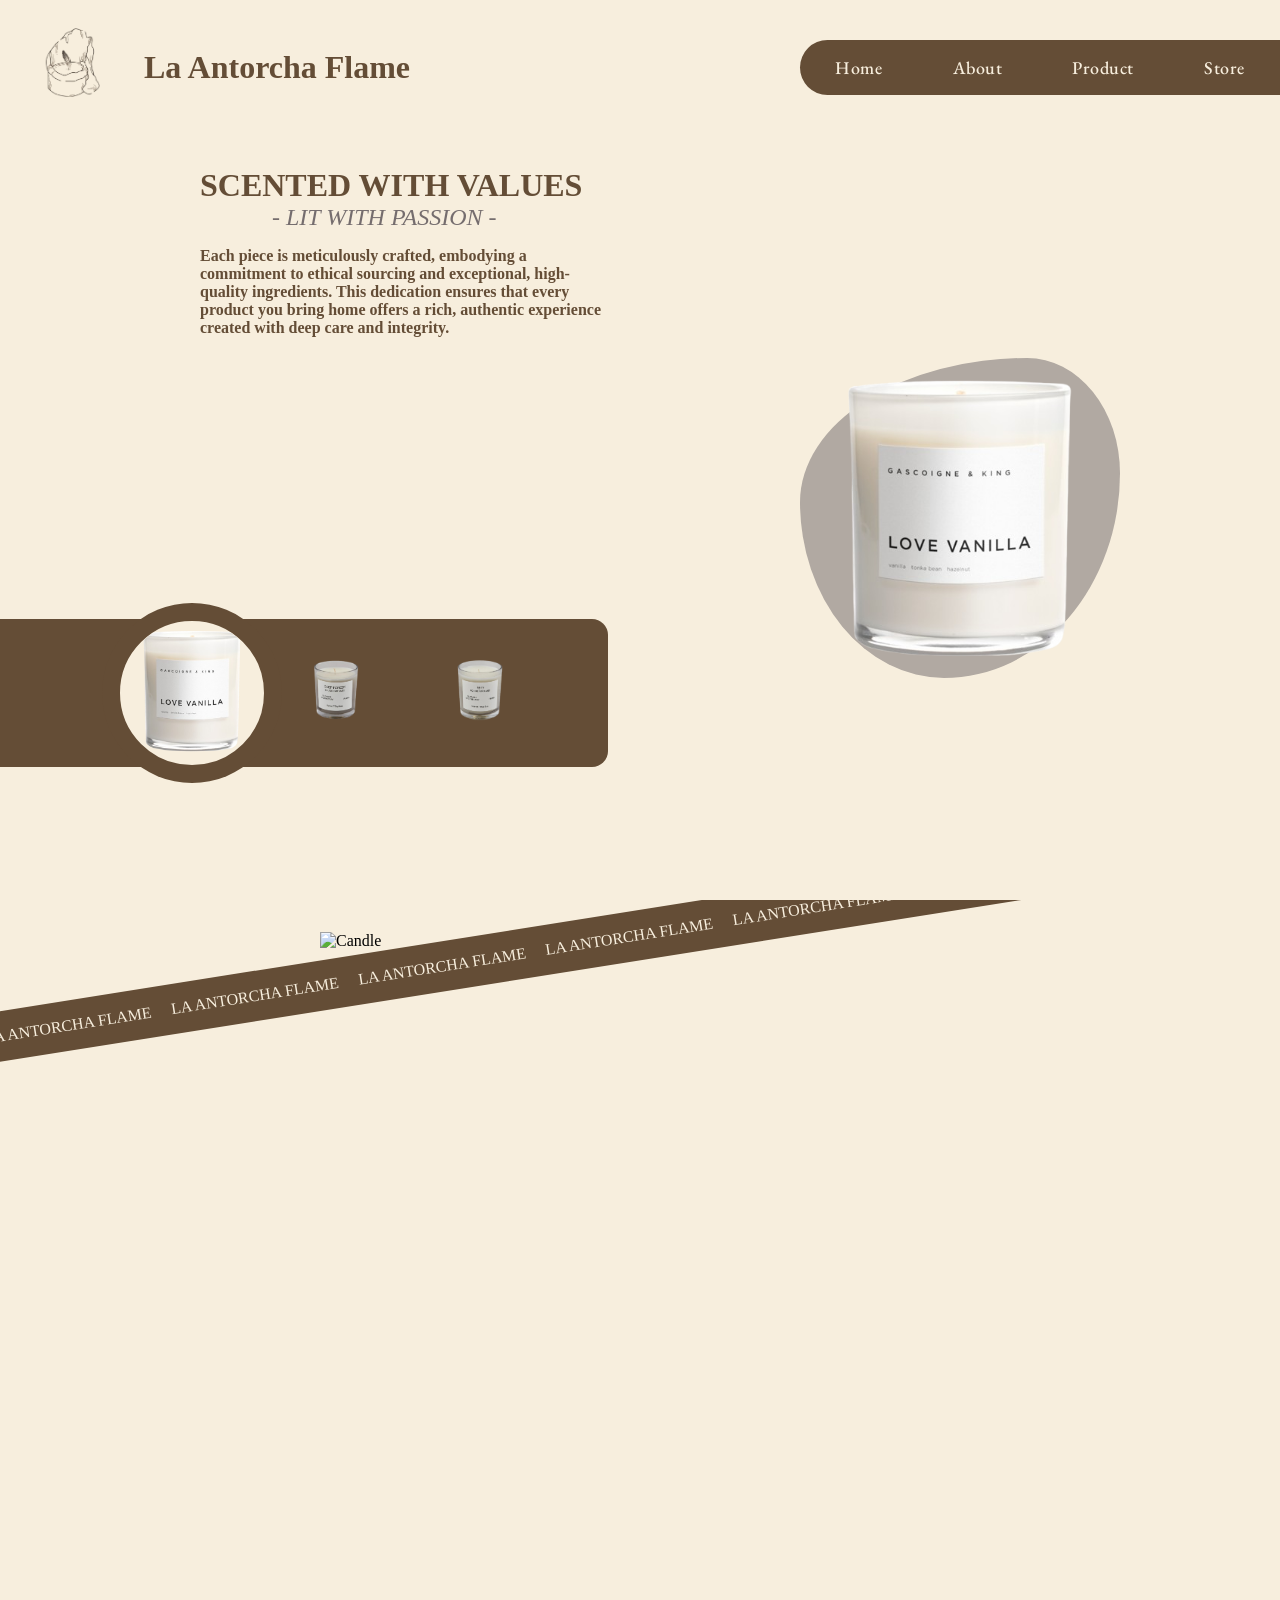
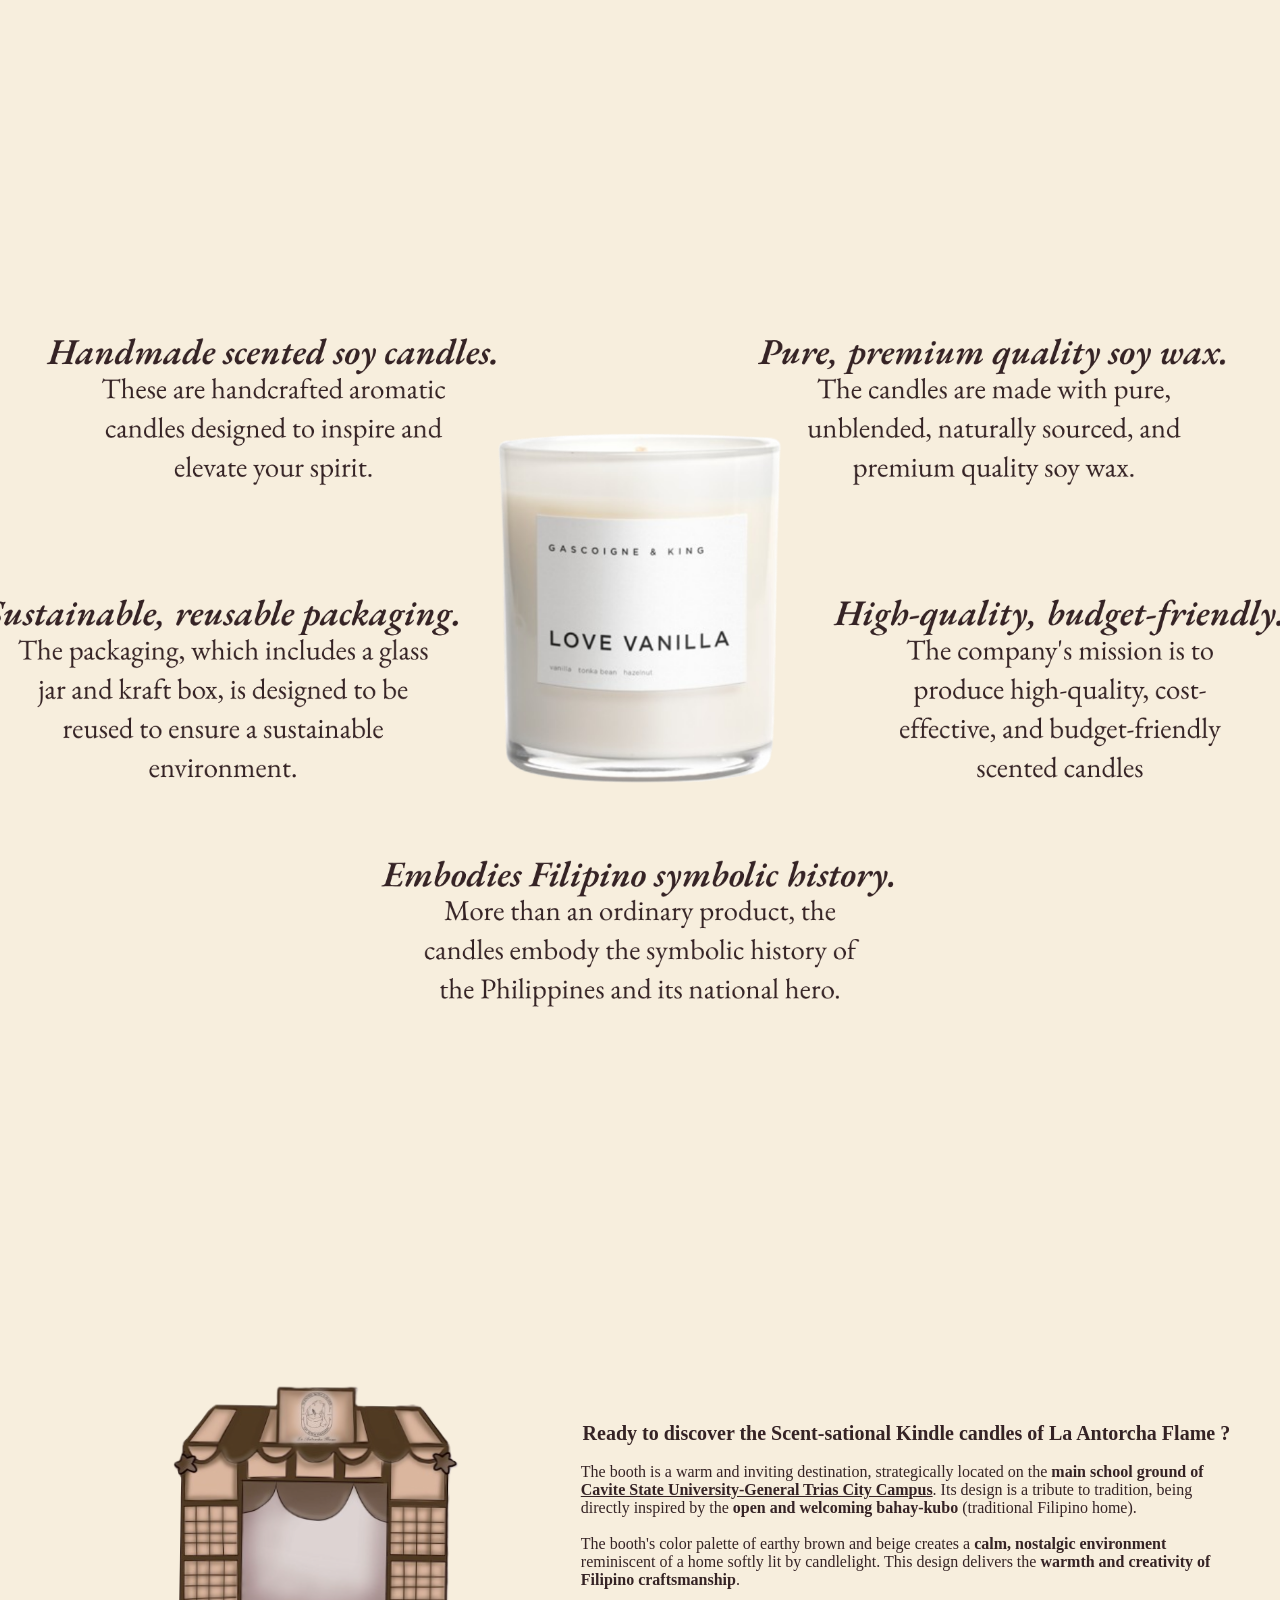
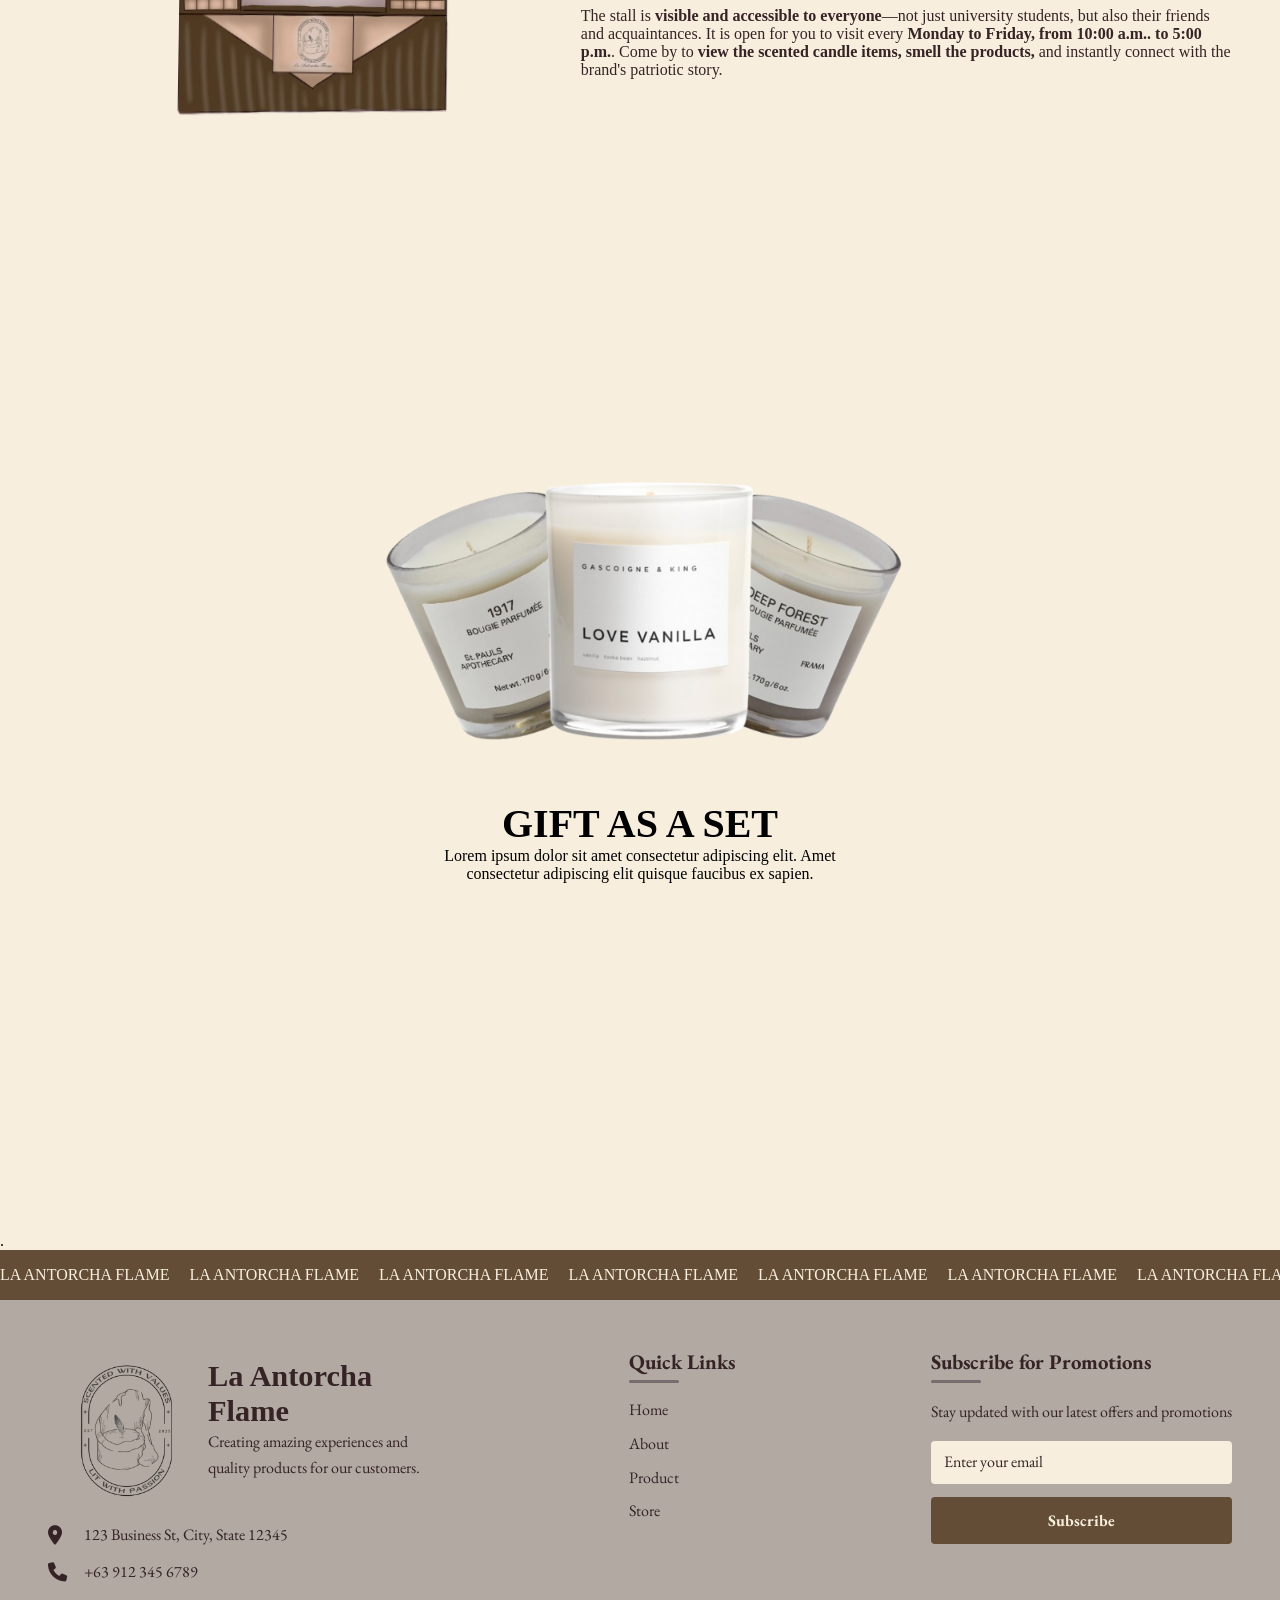
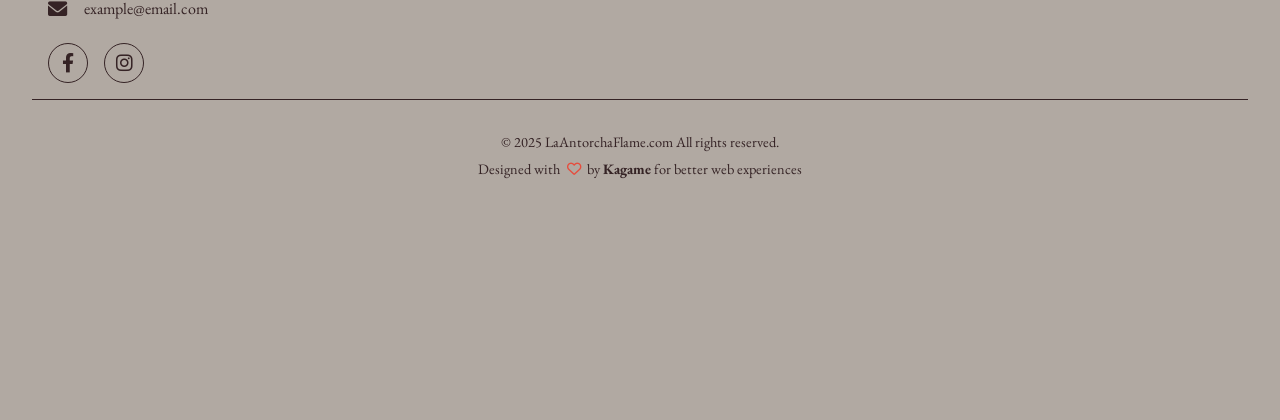
==== commit 1b4ea9d5: "Responsiveness for tablet and mobile started." ====
--- a/index.html
+++ b/index.html
@@ -75,7 +75,7 @@
 
       <section class="section-1">
         <div class="section-1-img">
-          <img src="assets/images/handmade quality2.png" alt="Candle" />
+          <img src="assets/images/handmade quality.png" alt="Candle" />
         </div>
         <div class="marquee-container">
           <div class="marquee" id="marquee"></div>
--- a/styles/style.css
+++ b/styles/style.css
@@ -21,7 +21,7 @@
 
 body {
     background-color: var(--main-bg);
-    width: 100vw;
+    max-width: 100vw;
     display: flex;
     flex-direction: column;
     overflow-x: hidden;
@@ -38,6 +38,11 @@
     height: 80vh;
     border: none;
     display: block;
+}
+
+section {
+    overflow: hidden;
+    max-width: 100vw;
 }
 
 main .hero-section{
@@ -202,9 +207,10 @@
     }
 }
 
-@media (max-width: 1200px) {
+/* Tablet Styles (768px - 1024px) */
+@media (max-width: 1024px) and (min-width: 769px) {
     .tagline {
-        padding: 0 0 0 8rem;
+        padding: 0 0 0 6rem;
     }
     
     .up-tagline {
@@ -213,14 +219,35 @@
     
     .sub-tagline {
         font-size: 1.3rem;
-        padding: 0 3rem 1rem;
-    }
-}
-
+        padding: 0 2rem 1rem;
+    }
+    
+    .hero-shape-1 {
+        padding: 1.5rem 3rem;
+        gap: 2.5rem;
+    }
+    
+    .thumbnail img {
+        height: 4.5rem;
+        width: 4.5rem;
+    }
+    
+    .hero-shape-2 img {
+        height: 18rem;
+    }
+    
+    .selection-circle {
+        width: 5.5rem;
+        height: 5.5rem;
+    }
+}
+
+/* Mobile Styles (768px and below) */
 @media (max-width: 768px) {
     main .hero-section {
         flex-direction: column;
         height: auto;
+        min-height: 100vh;
     }
     
     .left-hero, .right-hero {
@@ -236,6 +263,7 @@
     .right-hero {
         order: 1;
         padding: 2rem 0;
+        height: 40vh;
     }
     
     .tagline, .hero-images {
@@ -272,8 +300,13 @@
         width: 5rem;
         height: 5rem;
     }
-}
-
+    
+    .hero-shape-2 img {
+        height: 15rem;
+    }
+}
+
+/* Small Mobile Styles (480px and below) */
 @media (max-width: 480px) {
     .hero-shape-1 {
         padding: 1rem;
@@ -297,4 +330,12 @@
     .sub-tagline {
         font-size: 1.1rem;
     }
+    
+    .hero-shape-2 img {
+        height: 12rem;
+    }
+    
+    .hero-description {
+        font-size: 0.9rem;
+    }
 }
--- a/styles/section-1.css
+++ b/styles/section-1.css
@@ -26,7 +26,7 @@
 }
 
 .marquee-container {
-    width: 150%;
+    width: 110vw;
     background: var(--main-color);
     padding: 1rem 0;
     transform-origin: left;
@@ -60,12 +60,70 @@
     }
 }
 
-@media (max-width: 768px) {
-    h1 {
-        font-size: 2rem;
+/* Tablet Styles (768px - 1024px) */
+@media (max-width: 1024px) and (min-width: 769px) {
+    .section-1 {
+        height: 80vh;
+    }
+    
+    .section-1-img img {
+        width: 30rem;
+    }
+    
+    .marquee-container {
+        width: 140%;
+        margin: 3rem -1rem;
     }
     
     .marquee-text {
-        font-size: 1.4rem;
+        font-size: 0.9rem;
+    }
+}
+
+/* Mobile Styles (768px and below) */
+@media (max-width: 768px) {
+    .section-1 {
+        height: 60vh;
+    }
+    
+    .section-1-img {
+        margin: 1rem 0;
+    }
+    
+    .section-1-img img {
+        width: 20rem;
+    }
+    
+    .marquee-container {
+        width: 120%;
+        margin: 2rem -1rem;
+        transform: rotate(-5deg);
+        padding: 0.8rem 0;
+    }
+    
+    .marquee-text {
+        font-size: 0.8rem;
+    }
+}
+
+/* Small Mobile Styles (480px and below) */
+@media (max-width: 480px) {
+    .section-1 {
+        height: 50vh;
+    }
+    
+    .section-1-img img {
+        width: 16rem;
+    }
+    
+    .marquee-container {
+        width: 110%;
+        margin: 1.5rem -1rem;
+        transform: rotate(-3deg);
+        padding: 0.6rem 0;
+    }
+    
+    .marquee-text {
+        font-size: 0.7rem;
     }
 }
--- a/styles/section-2.css
+++ b/styles/section-2.css
@@ -19,4 +19,37 @@
 
 .section-2 img {
     height: 90%;
+}
+
+@media (max-width: 1024px) and (min-width: 769px) {
+    .section-2 {
+        height: 80vh;
+    }
+    
+    .section-2 img {
+        height: 85%;
+    }
+}
+
+@media (max-width: 768px) {
+    .section-2 {
+        height: 60vh;
+    }
+    
+    .section-2 img {
+        height: 80%;
+        width: 90%;
+        object-fit: contain;
+    }
+}
+
+@media (max-width: 480px) {
+    .section-2 {
+        height: 50vh;
+    }
+    
+    .section-2 img {
+        height: 75%;
+        width: 95%;
+    }
 }
--- a/styles/section-3.css
+++ b/styles/section-3.css
@@ -47,4 +47,67 @@
 
 .section-3-right a {
     color: var(--dark-color-font);
+}
+
+/* Tablet Styles (768px - 1024px) */
+@media (max-width: 1024px) and (min-width: 769px) {
+    .section-3 {
+        padding: 2rem;
+        height: 80vh;
+    }
+    
+    .section-3-right h1 {
+        font-size: 1.1rem;
+    }
+    
+    .section-3-right p {
+        font-size: 0.9rem;
+    }
+}
+
+/* Mobile Styles (768px and below) */
+@media (max-width: 768px) {
+    .section-3 {
+        flex-direction: column;
+        height: auto;
+        padding: 1.5rem;
+        gap: 2rem;
+    }
+    
+    .section-3-left, .section-3-right {
+        width: 100%;
+    }
+    
+    .section-3-left {
+        order: 2;
+    }
+    
+    .section-3-right {
+        order: 1;
+        text-align: center;
+    }
+    
+    .section-3-right h1 {
+        font-size: 1.1rem;
+    }
+    
+    .section-3-right p {
+        font-size: 0.9rem;
+    }
+}
+
+/* Small Mobile Styles (480px and below) */
+@media (max-width: 480px) {
+    .section-3 {
+        padding: 1rem;
+        gap: 1.5rem;
+    }
+    
+    .section-3-right h1 {
+        font-size: 1rem;
+    }
+    
+    .section-3-right p {
+        font-size: 0.85rem;
+    }
 }
--- a/styles/section-4.css
+++ b/styles/section-4.css
@@ -72,3 +72,73 @@
 .section-4-image img:hover {
     scale: 1.25;
 }
+
+/* Tablet Styles (768px - 1024px) */
+@media (max-width: 1024px) and (min-width: 769px) {
+    .section-4 {
+        height: 80vh;
+    }
+    
+    .section-4-image img {
+        height: 20rem;
+    }
+    
+    .section-4-image h1 {
+        font-size: 2rem;
+    }
+    
+    .section-4-image p {
+        max-width: 20rem;
+        font-size: 0.9rem;
+    }
+}
+
+/* Mobile Styles (768px and below) */
+@media (max-width: 768px) {
+    .section-4 {
+        height: 70vh;
+    }
+    
+    .section-4-image img {
+        height: 15rem;
+    }
+    
+    .section-4-image h1 {
+        font-size: 1.5rem;
+    }
+    
+    .section-4-image p {
+        max-width: 18rem;
+        font-size: 0.85rem;
+    }
+    
+    .marquee-text-2nd {
+        font-size: 0.9rem;
+        padding: 0.8rem 0;
+    }
+}
+
+/* Small Mobile Styles (480px and below) */
+@media (max-width: 480px) {
+    .section-4 {
+        height: 60vh;
+    }
+    
+    .section-4-image img {
+        height: 12rem;
+    }
+    
+    .section-4-image h1 {
+        font-size: 1.3rem;
+    }
+    
+    .section-4-image p {
+        max-width: 15rem;
+        font-size: 0.8rem;
+    }
+    
+    .marquee-text-2nd {
+        font-size: 0.8rem;
+        padding: 0.6rem 0;
+    }
+}
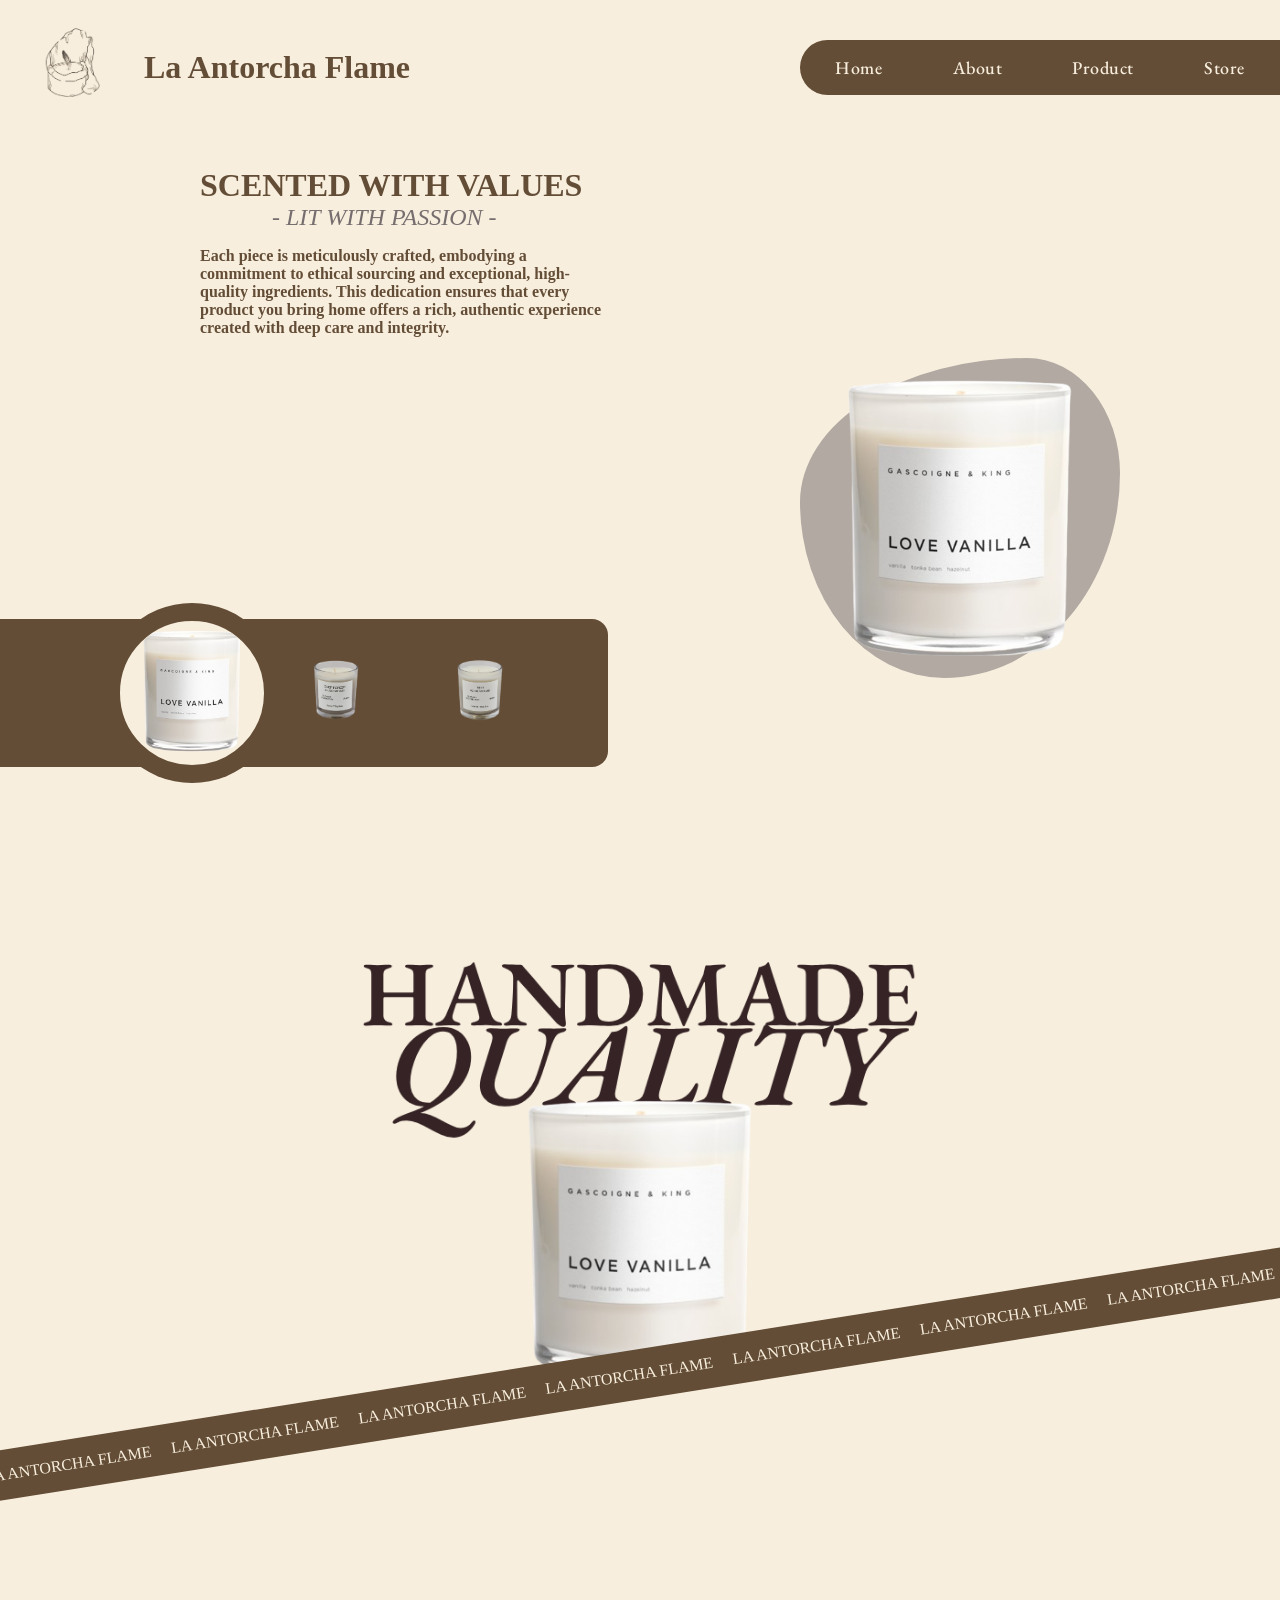
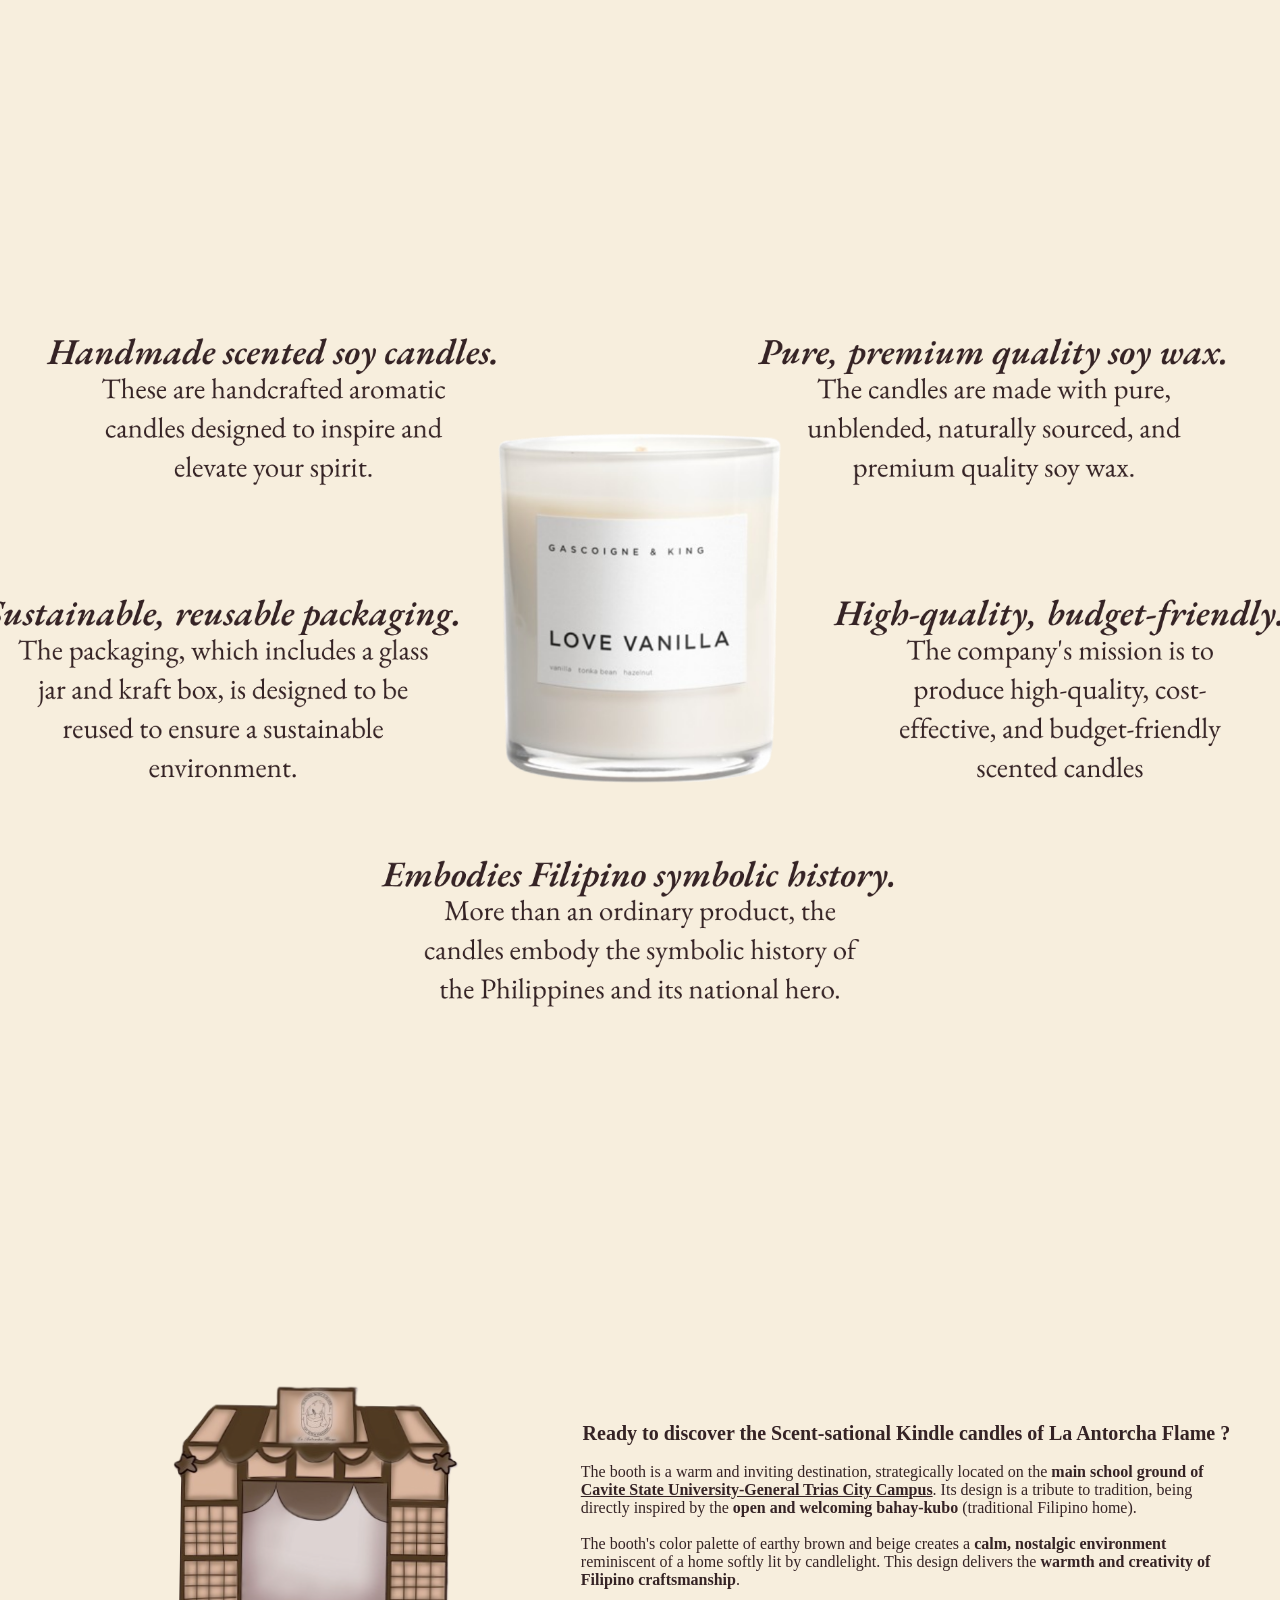
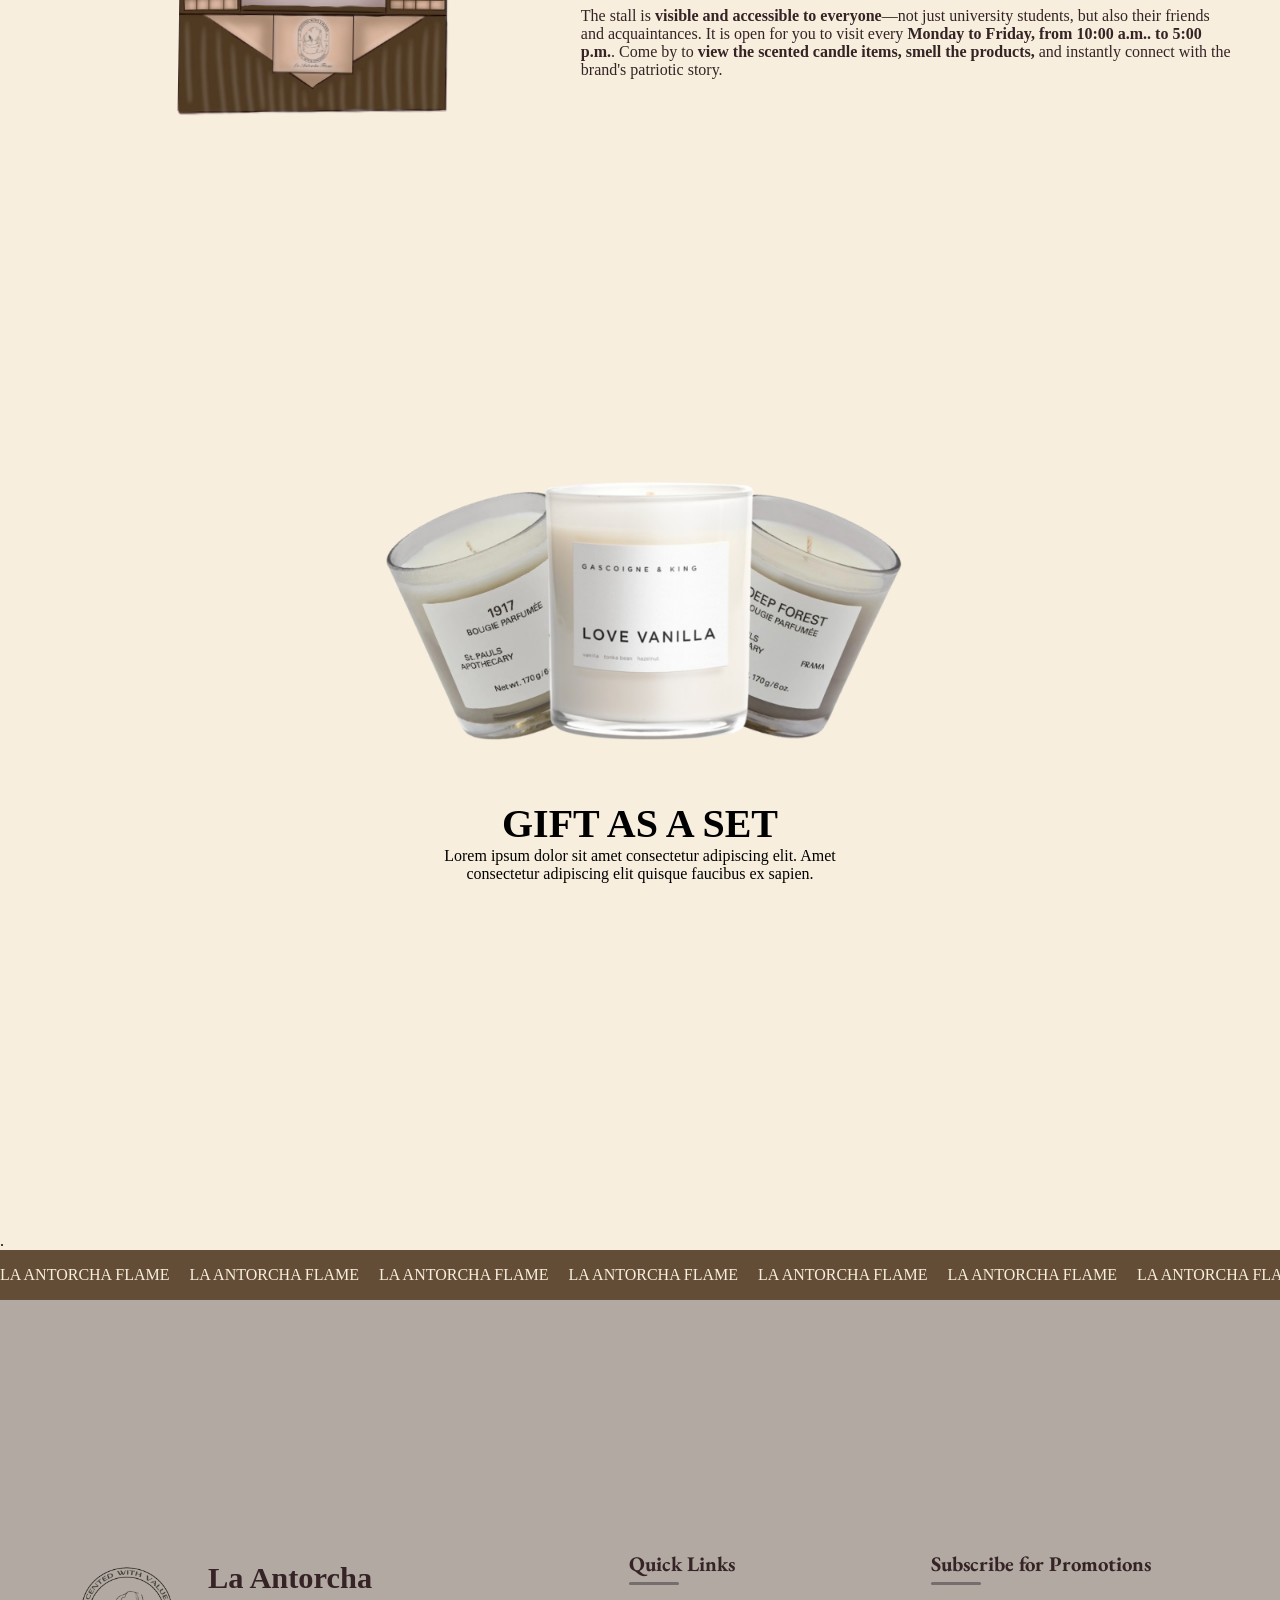
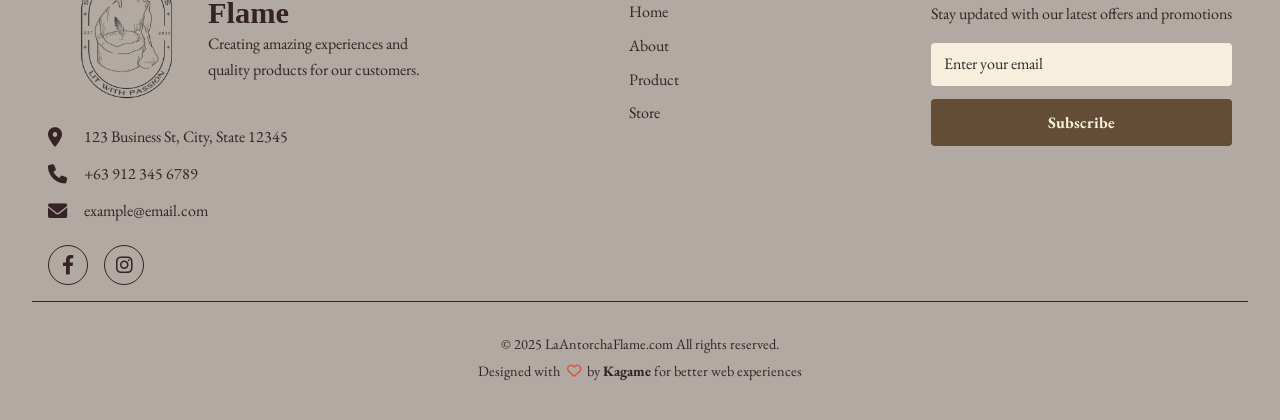
==== commit 0209b044: "Put footer into index.html." ====
--- a/index.html
+++ b/index.html
@@ -10,6 +10,7 @@
     <link rel="stylesheet" href="styles/section-2.css" />
     <link rel="stylesheet" href="styles/section-3.css" />
     <link rel="stylesheet" href="styles/section-4.css" />
+    <link rel="stylesheet" href="styles/footer-style.css">
     <link
       rel="stylesheet"
       href="https://cdnjs.cloudflare.com/ajax/libs/font-awesome/6.0.0/css/all.min.css"
@@ -146,9 +147,83 @@
       </section>
     </main>
 
-    <iframe src="footer.html" width="100%"></iframe>
+    <footer>
+        <div class="footer-content">
+            <div class="footer-section">
+                <div class="logo">
+                    <img src="assets/images/logo-bg.png" alt="logo">
+                    <div>
+                        <h1>La Antorcha Flame</h1>
+                        <p class="logo-description">Creating amazing experiences and quality products for our customers.</p>
+                    </div>
+                </div>
+                
+                <div class="contact-info">
+                    <li>
+                        <i class="fas fa-map-marker-alt"></i>
+                        <span>123 Business St, City, State 12345</span>
+                    </li>
+                    <li>
+                        <i class="fas fa-phone"></i>
+                        <span>+63 912 345 6789</span>
+                    </li>
+                    <li>
+                        <i class="fas fa-envelope"></i>
+                        <span>example@email.com</span>
+                    </li>
+                </div>
+                <div class="social-links">
+                    <a href="#" target="_blank"><i class="fab fa-facebook-f"></i></a>
+                    <a href="#" target="_blank"><i class="fab fa-instagram"></i></a>
+                </div>
+            </div>
+            
+            <div class="footer-section" id="links">
+                <h3>Quick Links</h3>
+                <ul class="footer-links">
+                    <li><a href="index.html">Home</a></li>
+                    <li><a href="about.html">About</a></li>
+                    <li><a href="product.html">Product</a></li>
+                    <li><a href="store.html">Store</a></li>
+                </ul>
+            </div>
+            
+            <div class="footer-section">
+                <h3>Subscribe for Promotions</h3>
+                <p class="subscribe-text">Stay updated with our latest offers and promotions</p>
+                <form class="subscribe-form" onsubmit="return false">
+                    <input type="email" placeholder="Enter your email" required>
+                    <button type="#">Subscribe</button>
+                </form>
+            </div>
+        </div>
+        
+        <div class="footer-bottom">
+            <p>&copy; 2025 LaAntorchaFlame.com All rights reserved.</p>
+            <p>Designed with 
+                <i class="fa-regular fa-heart heart-icon"></i> by 
+                <a href="https://kamen-rider-tayog.github.io/lab5-resume" target="_blank">Kagame</a> 
+                for better web experiences
+            </p>
+        </div>
+    </footer>
 
     <script src="scripts/gallery.js"></script>
     <script src="scripts/marquee.js"></script>
+    <script>
+    document.addEventListener('DOMContentLoaded', function() {
+        const heartIcon = document.querySelector('.heart-icon');
+        
+        if (heartIcon) {
+            heartIcon.addEventListener('mouseenter', function() {
+                this.classList.replace('fa-regular', 'fa-solid');
+            });
+            
+            heartIcon.addEventListener('mouseleave', function() {
+                this.classList.replace('fa-solid', 'fa-regular');
+            });
+        }
+    });
+    </script>
   </body>
 </html>
--- a/styles/style.css
+++ b/styles/style.css
@@ -28,14 +28,8 @@
 }
 
 iframe[src="header.html"] {
+    width: 100%;
     height: 15vh;
-    border: none;
-    display: block;
-}
-
-iframe[src="footer.html"] {
-    width: 100%;
-    height: 80vh;
     border: none;
     display: block;
 }
--- a/styles/footer-style.css
+++ b/styles/footer-style.css
@@ -0,0 +1,358 @@
+* {
+    margin: 0;
+    padding: 0;
+    box-sizing: border-box;
+}
+
+::-webkit-scrollbar {
+    display: none;
+}
+
+:root {
+    --main-color: #644D36;
+    --main-bg: #F7EEDD;
+    --footer-bg: #B1A9A2;
+
+    --light-color-font: #F7EEDD;
+    --dark-color-font: #352325;
+
+    --accent-color: #756d6e;
+}
+
+body {
+    margin: 0;
+}
+
+footer {
+    background-color: var(--footer-bg);
+    padding: 2rem;
+    height: 80vh;
+    width: 100%;
+    font-family: 'EB Garamond', serif;
+    display: flex;
+    flex-direction: column;
+    justify-content: flex-end;
+}
+
+.footer-content {
+    width: 100%;
+    gap: 2rem;
+    display: flex;
+    padding: 1rem;
+    justify-content: space-between;
+}
+
+.footer-section {
+    max-width: 30vw;
+}
+
+.footer-section h3 {
+    color: var(--dark-color-font);
+    margin-bottom: 1.5rem;
+    font-size: 1.3rem;
+    position: relative;
+}
+
+.footer-section h3::after {
+    content: '';
+    position: absolute;
+    bottom: -8px;
+    left: 0;
+    width: 50px;
+    height: 3px;
+    background: var(--accent-color);
+    border-radius: 2px;
+}
+
+.footer-section p {
+    line-height: 1.6;
+    color: var(--dark-color-font);
+    margin-bottom: 1rem;
+}
+
+.logo {
+    color: var(--dark-color-font);
+    margin-bottom: 1rem;
+    display: flex;
+    align-items: center;
+}
+
+.logo h1 {
+    font-size: 1.9rem;
+    font-family: "Shelley Script LT W01", serif;
+}
+
+.logo img {
+    width: 10rem;
+}
+
+.logo-description {
+    margin-bottom: 1.5rem;
+    font-size: 1rem;
+}
+
+.footer-links {
+    list-style: none;
+}
+
+.footer-links li {
+    margin-bottom: 0.8rem;
+}
+
+.footer-links a {
+    color: var(--dark-color-font);
+    text-decoration: none;
+    transition: all 0.3s ease;
+    display: flex;
+    align-items: center;
+    gap: 0.5rem;
+}
+
+.footer-links a:hover {
+    color: var(--dark-color-font);
+    transform: translateX(5px);
+}
+
+.contact-info {
+    list-style: none;
+    margin-bottom: 1.5rem;
+}
+
+.contact-info li {
+    display: flex;
+    align-items: center;
+    gap: 1rem;
+    margin-bottom: 1rem;
+    color: var(--dark-color-font);
+}
+
+.contact-info i {
+    color: var(--dark-color-font);
+    font-size: 1.2rem;
+    width: 20px;
+}
+
+.social-links {
+    display: flex;
+    gap: 1rem;
+}
+
+.social-links a {
+    display: inline-flex;
+    align-items: center;
+    justify-content: center;
+    width: 40px;
+    height: 40px;
+    border: 1px solid var(--dark-color-font);
+    color: var(--dark-color-font);
+    text-decoration: none;
+    border-radius: 50%;
+    transition: all 0.3s ease;
+    font-size: 1.2rem;
+}
+
+.social-links a:hover {
+    background: var(--dark-color-font);
+    color: var(--light-color-font);
+    transform: translateY(-3px);
+    box-shadow: 0 5px 15px rgba(0,0,0,0.2);
+}
+
+.subscribe-text {
+    margin-bottom: 1.5rem;
+}
+
+.subscribe-form {
+    display: flex;
+    flex-direction: column;
+    gap: 0.8rem;
+}
+
+.subscribe-form input {
+    padding: 0.8rem;
+    border: none;
+    border-radius: 4px;
+    background: var(--light-color-font);
+    color: var(--dark-color-font);
+    font-size: 1rem;
+}
+
+.subscribe-form input::placeholder {
+    color: var(--dark-color-font);
+    font-family: 'EB Garamond', serif;
+}
+
+.subscribe-form button {
+    padding: 0.8rem;
+    border: none;
+    border-radius: 4px;
+    background: var(--main-color);
+    color: var(--light-color-font);
+    font-size: 1rem;
+    font-weight: bold;
+    cursor: pointer;
+    transition: all 0.3s ease;
+    font-family: 'EB Garamond', serif;
+}
+
+.subscribe-form button:hover {
+    background: #352325;
+    transform: translateY(-2px);
+}
+
+.heart-icon {
+    transition: all 0.3s ease;
+    cursor: pointer;
+    color: #e74c3c;
+    margin: 0 0.2rem;
+}
+
+.heart-icon:hover {
+    transform: scale(1.5);
+}
+
+.footer-bottom {
+    padding-top: 2rem;
+    border-top: 1px solid var(--dark-color-font);
+    text-align: center;
+    color: var(--dark-color-font);
+    font-size: 0.9rem;
+}
+
+.footer-bottom p {
+    margin-bottom: 0.5rem;
+}
+
+.footer-bottom a {
+    color: var(--dark-color-font);
+    font-weight: bold;
+    text-decoration: none;
+    transition: color 0.3s ease;
+}
+
+.footer-bottom a:hover {
+    color: #3c5451;
+}
+
+/* Tablet Styles (768px - 1024px) */
+@media (max-width: 1024px) and (min-width: 769px) {
+    footer {
+        padding: 1.5rem;
+    }
+    
+    .footer-content {
+        gap: 1.5rem;
+    }
+    
+    .footer-section {
+        max-width: 28vw;
+    }
+    
+    .logo h1 {
+        font-size: 1.7rem;
+    }
+    
+    .logo img {
+        width: 8rem;
+    }
+}
+
+@media (max-width: 768px) {
+    footer {
+        height: auto;
+        padding: 1rem;
+    }
+    
+    .footer-content {
+        flex-direction: column;
+        gap: 2rem;
+    }
+    
+    .footer-section {
+        max-width: 100%;
+        text-align: center;
+    }
+    
+    .logo {
+        flex-direction: row;
+        text-align: center;
+        justify-content: center;
+        gap: 1rem;
+    }
+
+    .logo-description {
+        font-size: 1.25rem;
+    }
+
+    .logo div {
+        max-width: 45vw;
+    }
+    
+    .logo h1 {
+        font-size: 3rem;
+    }
+    
+    .logo img {
+        width: 15rem;
+    }
+    
+    .contact-info li {
+        justify-content: center;
+    }
+    
+    .social-links {
+        justify-content: center;
+    }
+    
+    .footer-section h3::after {
+        left: 50%;
+        transform: translateX(-50%);
+    }
+
+    #links {
+        display: flex;
+        justify-content: center;
+        align-items: center;
+        flex-direction: column;
+    }
+
+    .subscribe-form {
+        flex-direction: row;
+        justify-content: center;
+    }
+}
+
+@media (max-width: 480px) {
+    footer {
+        padding: 0.8rem;
+    }
+    
+    .footer-content {
+        gap: 1.5rem;
+    }
+    
+    .logo h1 {
+        font-size: 2.5rem;
+    }
+
+    .logo div {
+        width: 50vw;
+    }
+    
+    .logo img {
+        width: 9rem;
+    }
+    
+    .footer-section h3 {
+        font-size: 1.75rem;
+    }
+
+    .logo-description {
+        font-size: 1rem;
+    }
+    
+    .subscribe-form input,
+    .subscribe-form button {
+        font-size: 0.9rem;
+    }
+}
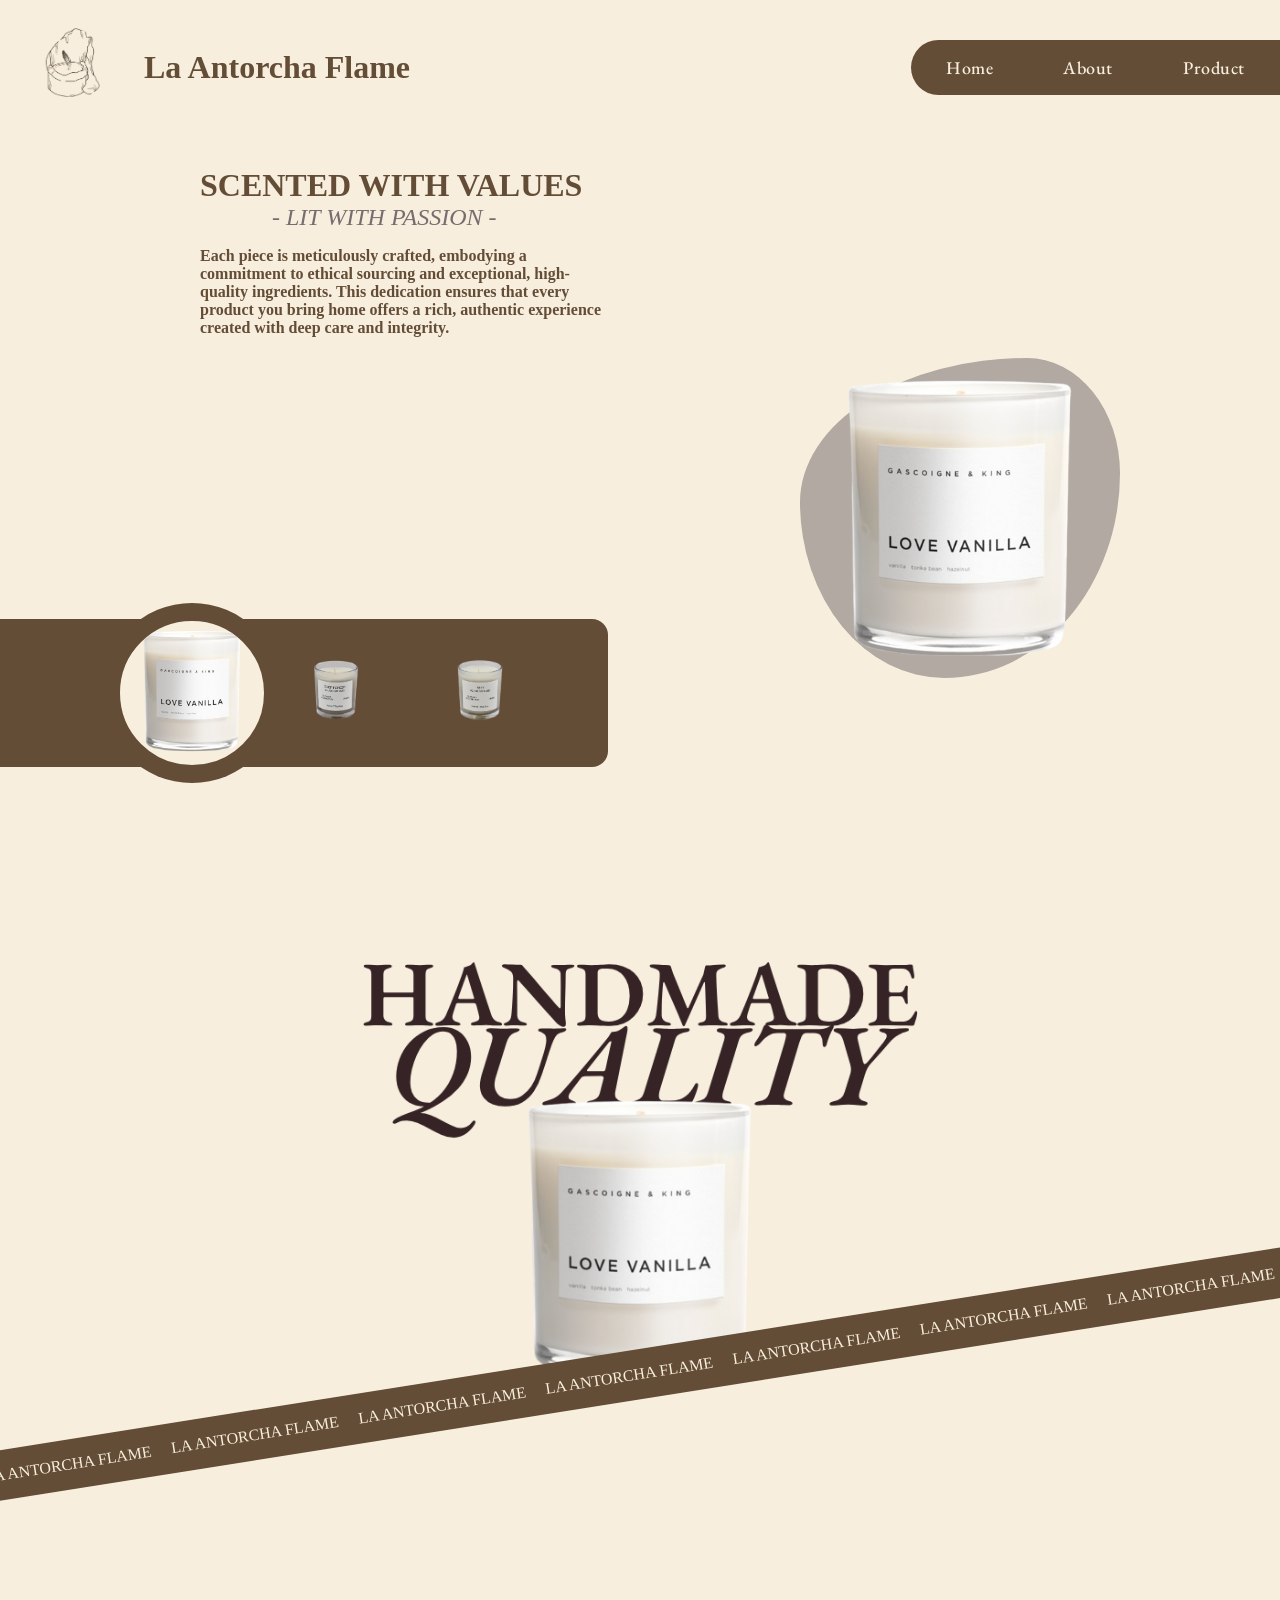
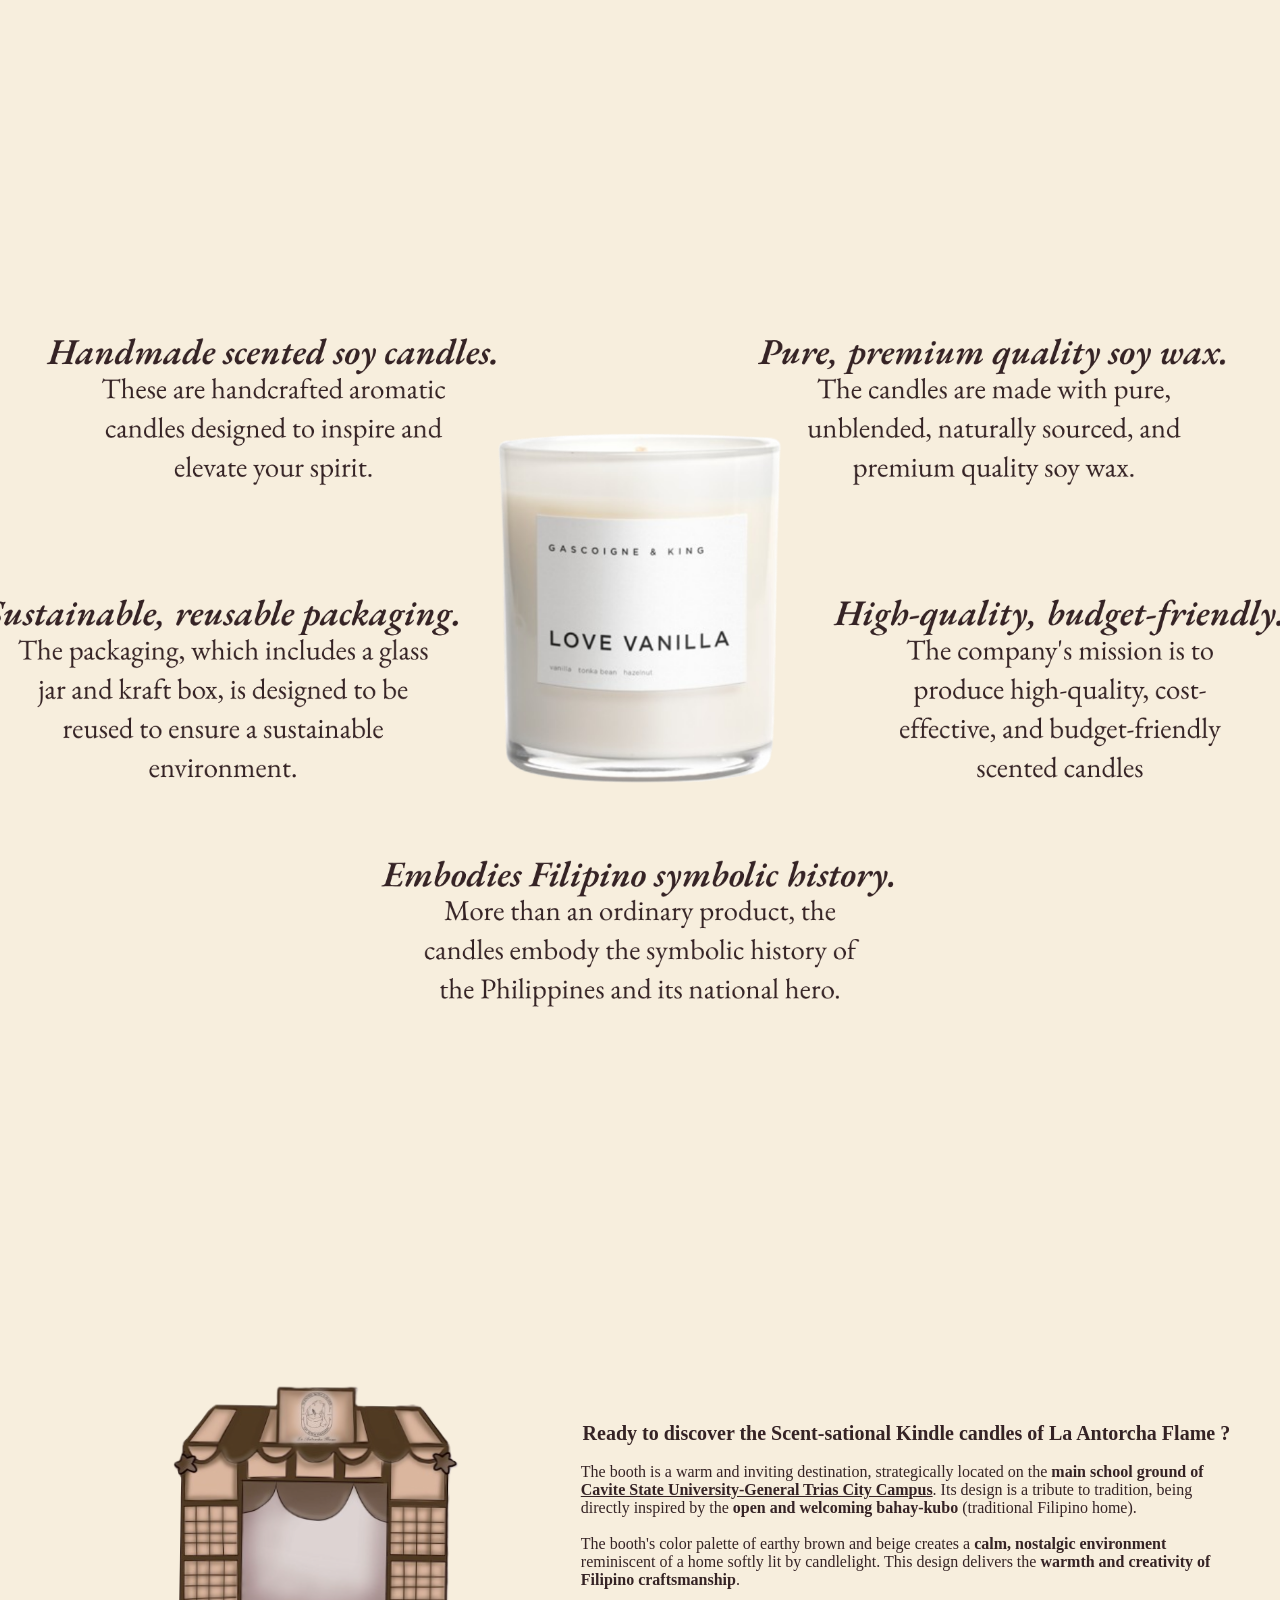
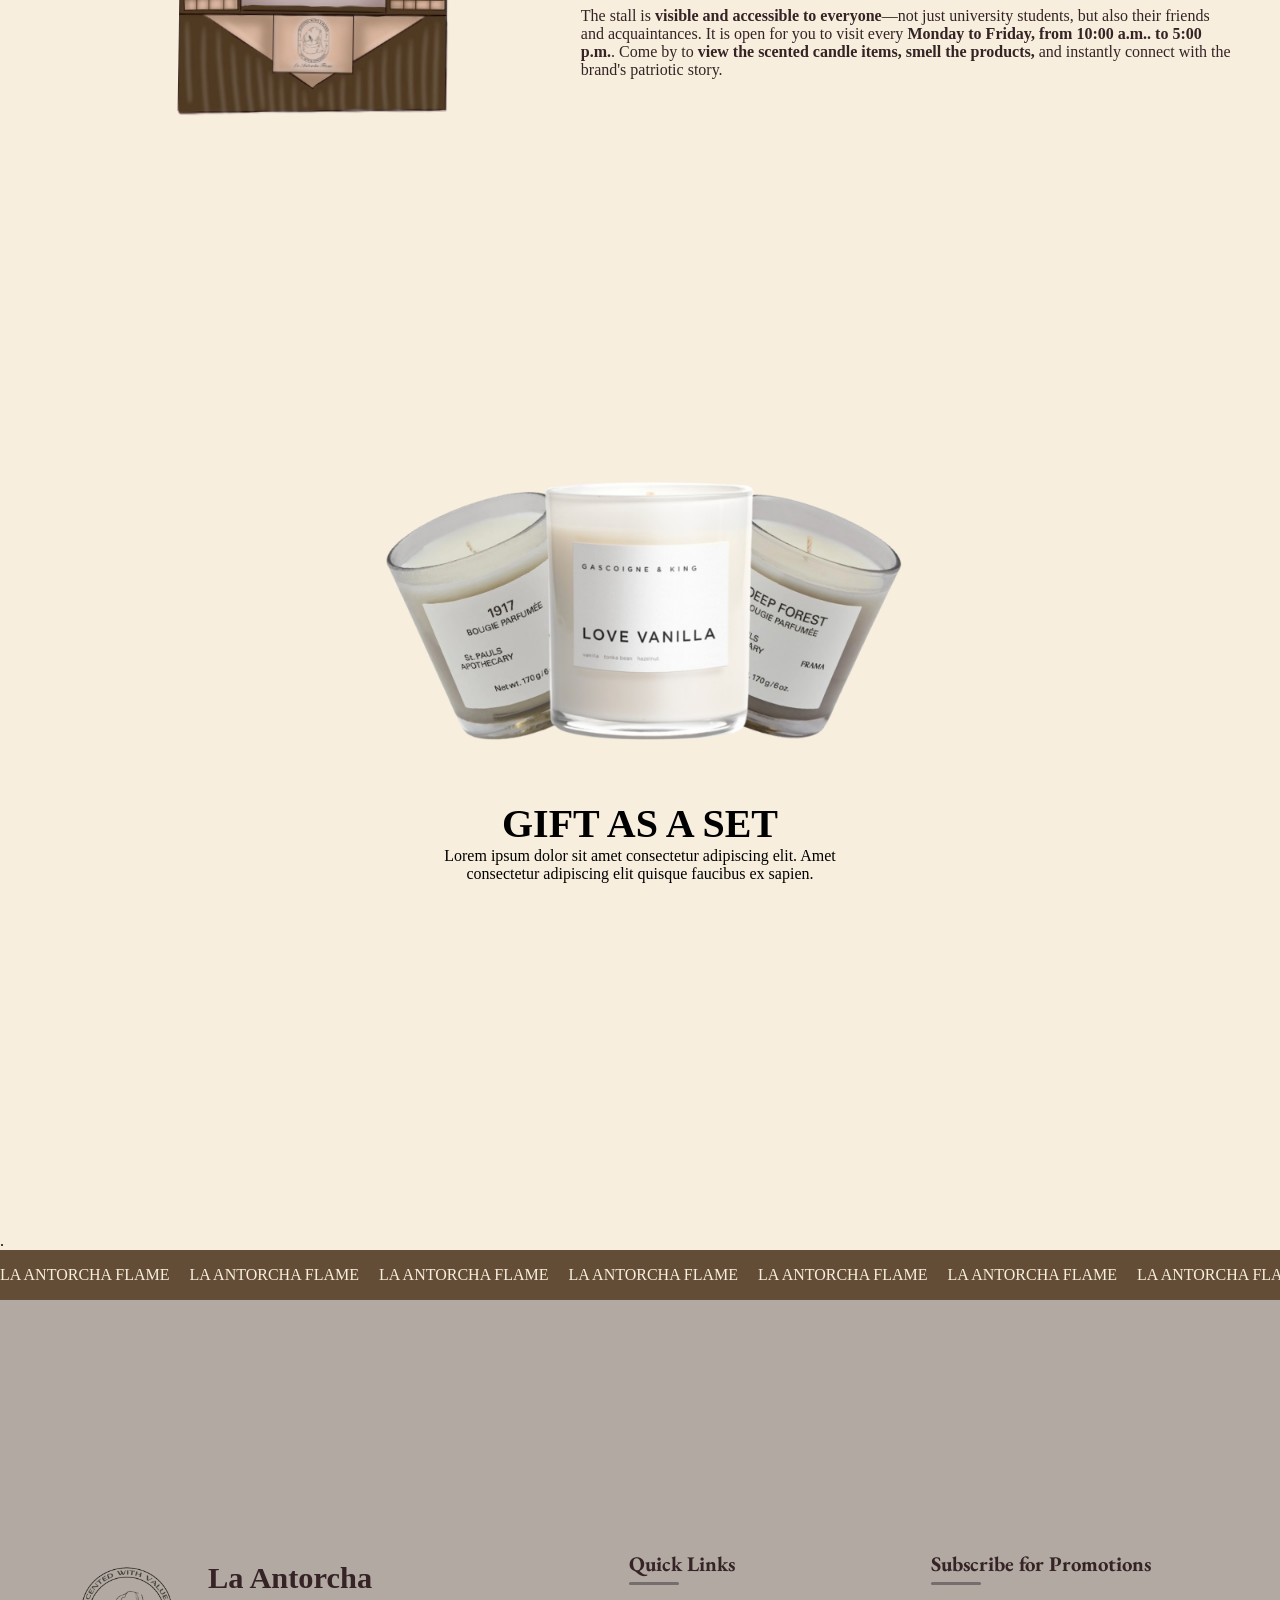
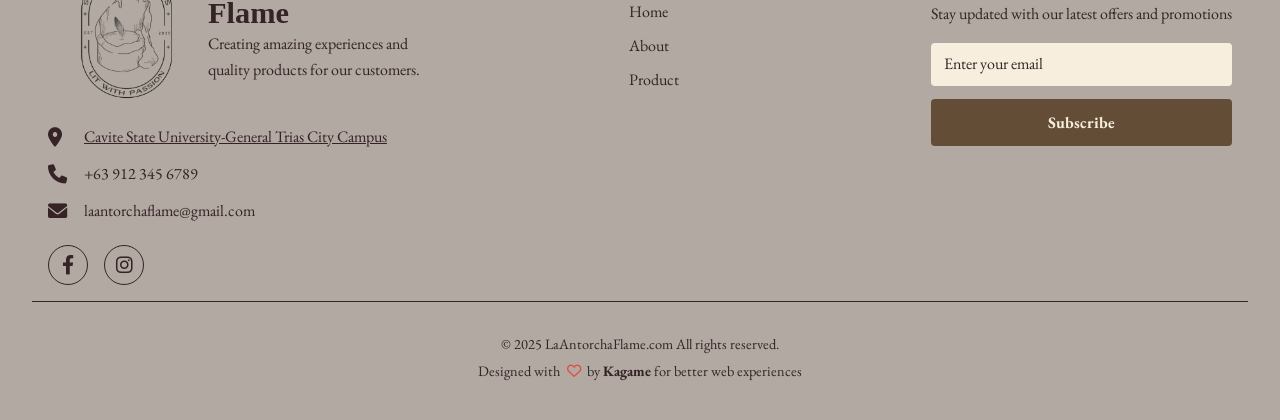
==== commit da61e71d: "I think this is good already." ====
--- a/index.html
+++ b/index.html
@@ -10,7 +10,7 @@
     <link rel="stylesheet" href="styles/section-2.css" />
     <link rel="stylesheet" href="styles/section-3.css" />
     <link rel="stylesheet" href="styles/section-4.css" />
-    <link rel="stylesheet" href="styles/footer-style.css">
+    <link rel="stylesheet" href="styles/footer-style.css" />
     <link
       rel="stylesheet"
       href="https://cdnjs.cloudflare.com/ajax/libs/font-awesome/6.0.0/css/all.min.css"
@@ -103,7 +103,9 @@
             on the
             <b
               >main school ground of
-              <a href="https://maps.app.goo.gl/ERkqHiTruerLSbaC7" target="_blank"
+              <a
+                href="https://maps.app.goo.gl/ERkqHiTruerLSbaC7"
+                target="_blank"
                 >Cavite State University-General Trias City Campus</a
               ></b
             >. Its design is a tribute to tradition, being directly inspired by
@@ -148,82 +150,102 @@
     </main>
 
     <footer>
-        <div class="footer-content">
-            <div class="footer-section">
-                <div class="logo">
-                    <img src="assets/images/logo-bg.png" alt="logo">
-                    <div>
-                        <h1>La Antorcha Flame</h1>
-                        <p class="logo-description">Creating amazing experiences and quality products for our customers.</p>
-                    </div>
-                </div>
-                
-                <div class="contact-info">
-                    <li>
-                        <i class="fas fa-map-marker-alt"></i>
-                        <span>123 Business St, City, State 12345</span>
-                    </li>
-                    <li>
-                        <i class="fas fa-phone"></i>
-                        <span>+63 912 345 6789</span>
-                    </li>
-                    <li>
-                        <i class="fas fa-envelope"></i>
-                        <span>example@email.com</span>
-                    </li>
-                </div>
-                <div class="social-links">
-                    <a href="#" target="_blank"><i class="fab fa-facebook-f"></i></a>
-                    <a href="#" target="_blank"><i class="fab fa-instagram"></i></a>
-                </div>
+      <div class="footer-content">
+        <div class="footer-section">
+          <div class="logo">
+            <img src="assets/images/logo-bg.png" alt="logo" />
+            <div>
+              <h1>La Antorcha Flame</h1>
+              <p class="logo-description">
+                Creating amazing experiences and quality products for our
+                customers.
+              </p>
             </div>
-            
-            <div class="footer-section" id="links">
-                <h3>Quick Links</h3>
-                <ul class="footer-links">
-                    <li><a href="index.html">Home</a></li>
-                    <li><a href="about.html">About</a></li>
-                    <li><a href="product.html">Product</a></li>
-                    <li><a href="store.html">Store</a></li>
-                </ul>
-            </div>
-            
-            <div class="footer-section">
-                <h3>Subscribe for Promotions</h3>
-                <p class="subscribe-text">Stay updated with our latest offers and promotions</p>
-                <form class="subscribe-form" onsubmit="return false">
-                    <input type="email" placeholder="Enter your email" required>
-                    <button type="#">Subscribe</button>
-                </form>
-            </div>
-        </div>
-        
-        <div class="footer-bottom">
-            <p>&copy; 2025 LaAntorchaFlame.com All rights reserved.</p>
-            <p>Designed with 
-                <i class="fa-regular fa-heart heart-icon"></i> by 
-                <a href="https://kamen-rider-tayog.github.io/lab5-resume" target="_blank">Kagame</a> 
-                for better web experiences
-            </p>
-        </div>
+          </div>
+
+          <div class="contact-info">
+            <li>
+              <i class="fas fa-map-marker-alt"></i>
+              <span
+                ><a
+                  href="https://maps.app.goo.gl/ERkqHiTruerLSbaC7"
+                  target="_blank"
+                  >Cavite State University-General Trias City Campus</a
+                ></span
+              >
+            </li>
+            <li>
+              <i class="fas fa-phone"></i>
+              <span>+63 912 345 6789</span>
+            </li>
+            <li>
+              <i class="fas fa-envelope"></i>
+              <span>laantorchaflame@gmail.com</span>
+            </li>
+          </div>
+          <div class="social-links">
+            <a
+              href="https://www.facebook.com/profile.php?id=61582589314650&sk=about"
+              target="_blank"
+              ><i class="fab fa-facebook-f"></i
+            ></a>
+            <a href="https://www.instagram.com/_tayog" target="_blank"
+              ><i class="fab fa-instagram"></i
+            ></a>
+          </div>
+        </div>
+
+        <div class="footer-section" id="links">
+          <h3>Quick Links</h3>
+          <ul class="footer-links">
+            <li><a href="index.html">Home</a></li>
+            <li><a href="about.html">About</a></li>
+            <li><a href="product.html">Product</a></li>
+          </ul>
+        </div>
+
+        <div class="footer-section">
+          <h3>Subscribe for Promotions</h3>
+          <p class="subscribe-text">
+            Stay updated with our latest offers and promotions
+          </p>
+          <form class="subscribe-form" onsubmit="return false">
+            <input type="email" placeholder="Enter your email" required />
+            <button type="#">Subscribe</button>
+          </form>
+        </div>
+      </div>
+
+      <div class="footer-bottom">
+        <p>&copy; 2025 LaAntorchaFlame.com All rights reserved.</p>
+        <p>
+          Designed with <i class="fa-regular fa-heart heart-icon"></i> by
+          <a
+            href="https://kamen-rider-tayog.github.io/lab5-resume"
+            target="_blank"
+            >Kagame</a
+          >
+          for better web experiences
+        </p>
+      </div>
     </footer>
 
     <script src="scripts/gallery.js"></script>
     <script src="scripts/marquee.js"></script>
     <script>
-    document.addEventListener('DOMContentLoaded', function() {
-        const heartIcon = document.querySelector('.heart-icon');
-        
+      document.addEventListener("DOMContentLoaded", function () {
+        const heartIcon = document.querySelector(".heart-icon");
+
         if (heartIcon) {
-            heartIcon.addEventListener('mouseenter', function() {
-                this.classList.replace('fa-regular', 'fa-solid');
-            });
-            
-            heartIcon.addEventListener('mouseleave', function() {
-                this.classList.replace('fa-solid', 'fa-regular');
-            });
+          heartIcon.addEventListener("mouseenter", function () {
+            this.classList.replace("fa-regular", "fa-solid");
+          });
+
+          heartIcon.addEventListener("mouseleave", function () {
+            this.classList.replace("fa-solid", "fa-regular");
+          });
         }
-    });
+      });
     </script>
   </body>
 </html>
--- a/styles/style.css
+++ b/styles/style.css
@@ -201,7 +201,6 @@
     }
 }
 
-/* Tablet Styles (768px - 1024px) */
 @media (max-width: 1024px) and (min-width: 769px) {
     .tagline {
         padding: 0 0 0 6rem;
@@ -236,7 +235,6 @@
     }
 }
 
-/* Mobile Styles (768px and below) */
 @media (max-width: 768px) {
     main .hero-section {
         flex-direction: column;
@@ -250,7 +248,7 @@
     }
     
     .left-hero {
-        padding: 1rem;
+        padding: 0;
         order: 2;
     }
     
@@ -262,6 +260,7 @@
     
     .tagline, .hero-images {
         height: auto;
+        padding: 3rem 0;
     }
     
     .tagline {
@@ -280,7 +279,7 @@
     
     .hero-shape-1 {
         justify-content: center;
-        border-radius: 1rem;
+        border-radius: 0;
         padding: 1rem 2rem;
         gap: 2rem;
     }
--- a/styles/section-1.css
+++ b/styles/section-1.css
@@ -106,14 +106,9 @@
     }
 }
 
-/* Small Mobile Styles (480px and below) */
 @media (max-width: 480px) {
     .section-1 {
         height: 50vh;
-    }
-    
-    .section-1-img img {
-        width: 16rem;
     }
     
     .marquee-container {
--- a/styles/section-3.css
+++ b/styles/section-3.css
@@ -47,6 +47,10 @@
 
 .section-3-right a {
     color: var(--dark-color-font);
+}
+
+.section-3-right a:hover {
+    color: #756d6e;
 }
 
 /* Tablet Styles (768px - 1024px) */
--- a/styles/footer-style.css
+++ b/styles/footer-style.css
@@ -116,6 +116,14 @@
 .contact-info {
     list-style: none;
     margin-bottom: 1.5rem;
+}
+
+.contact-info a {
+    color: var(--dark-color-font);
+}
+
+.contact-info a:hover {
+    color: white;
 }
 
 .contact-info li {
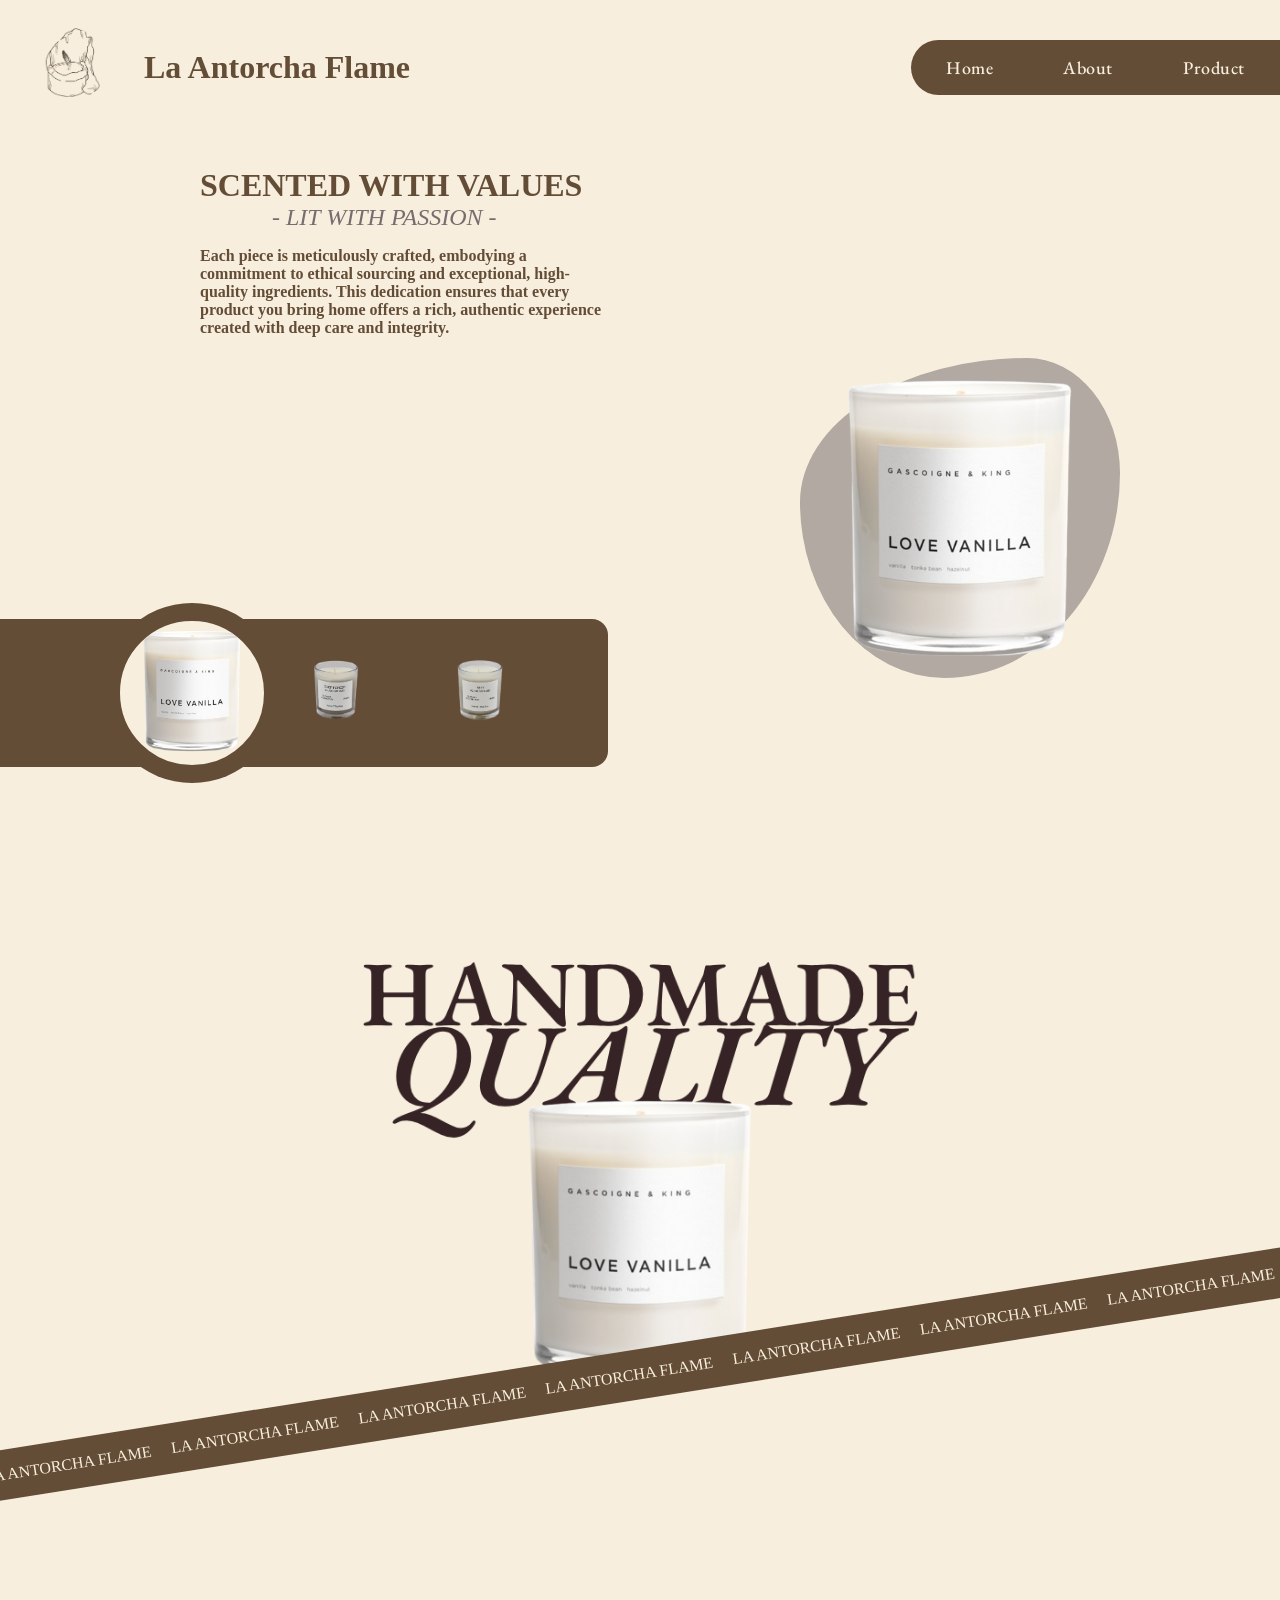
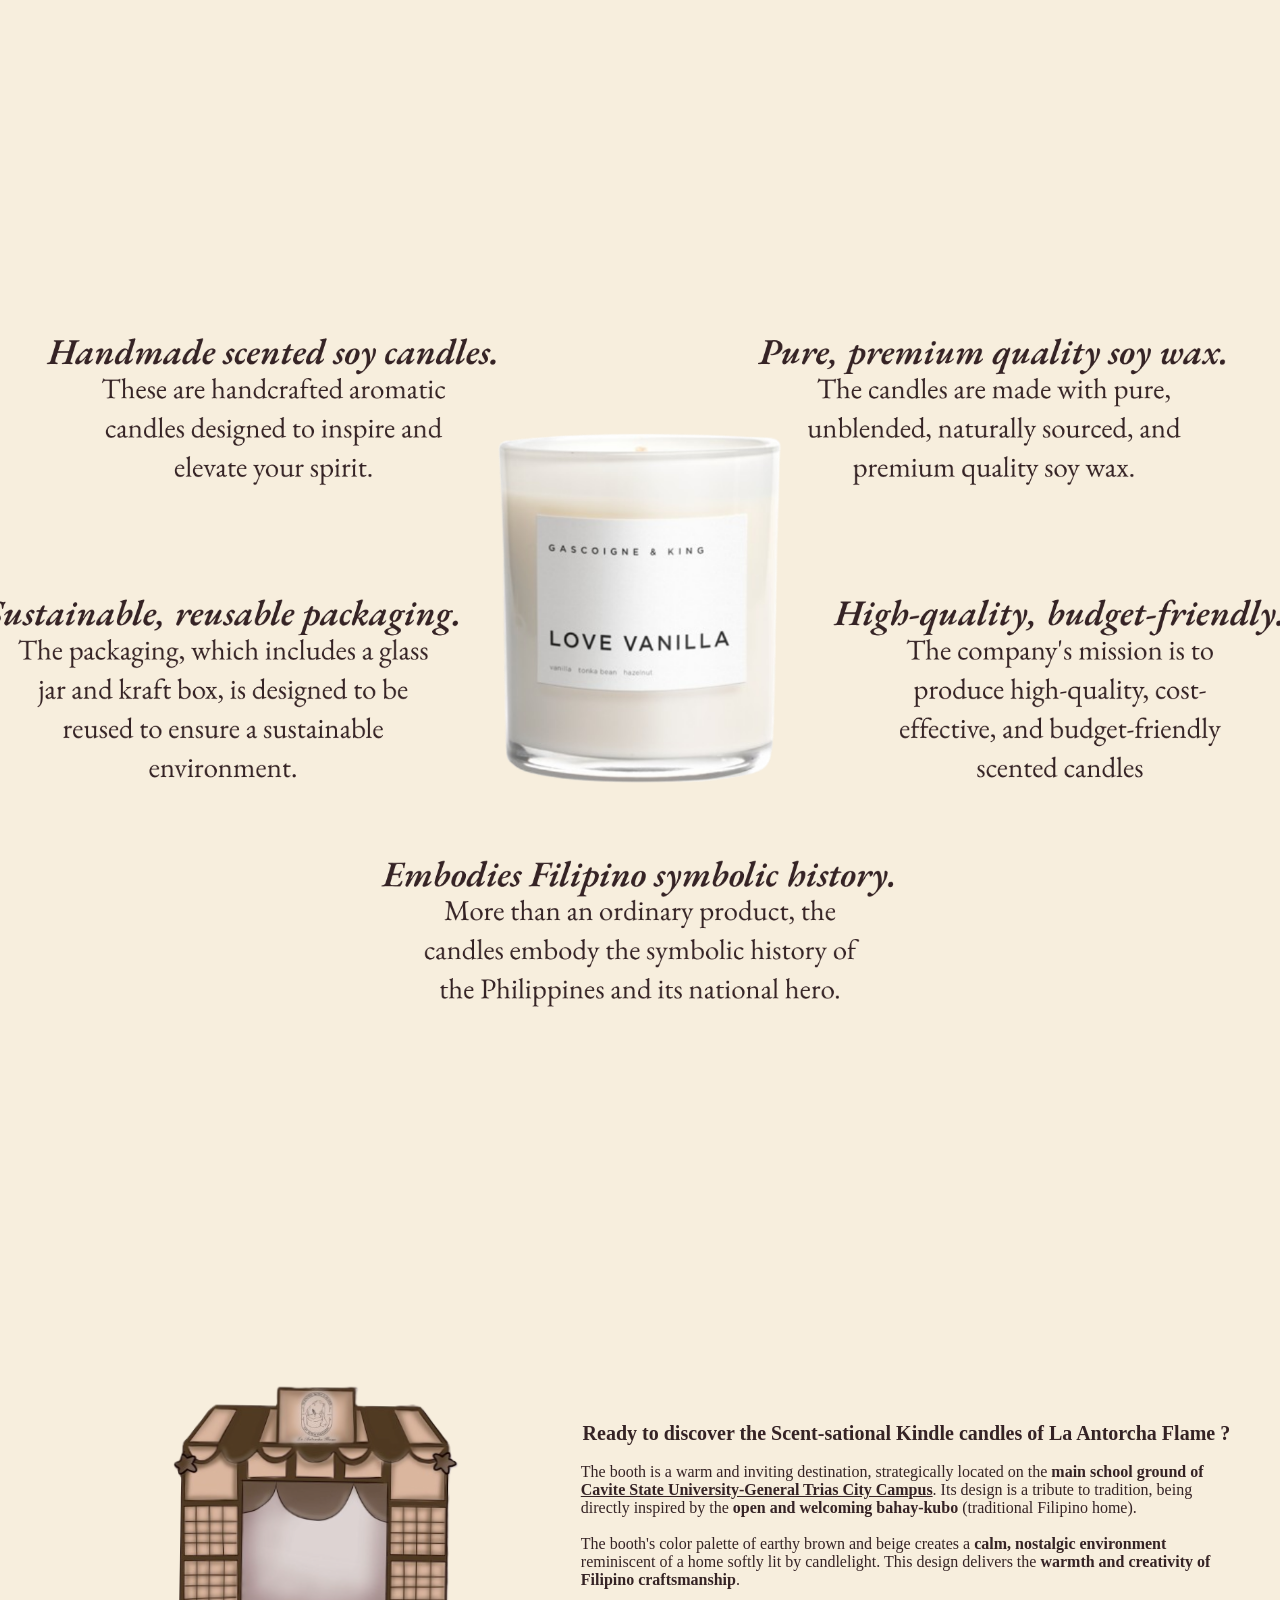
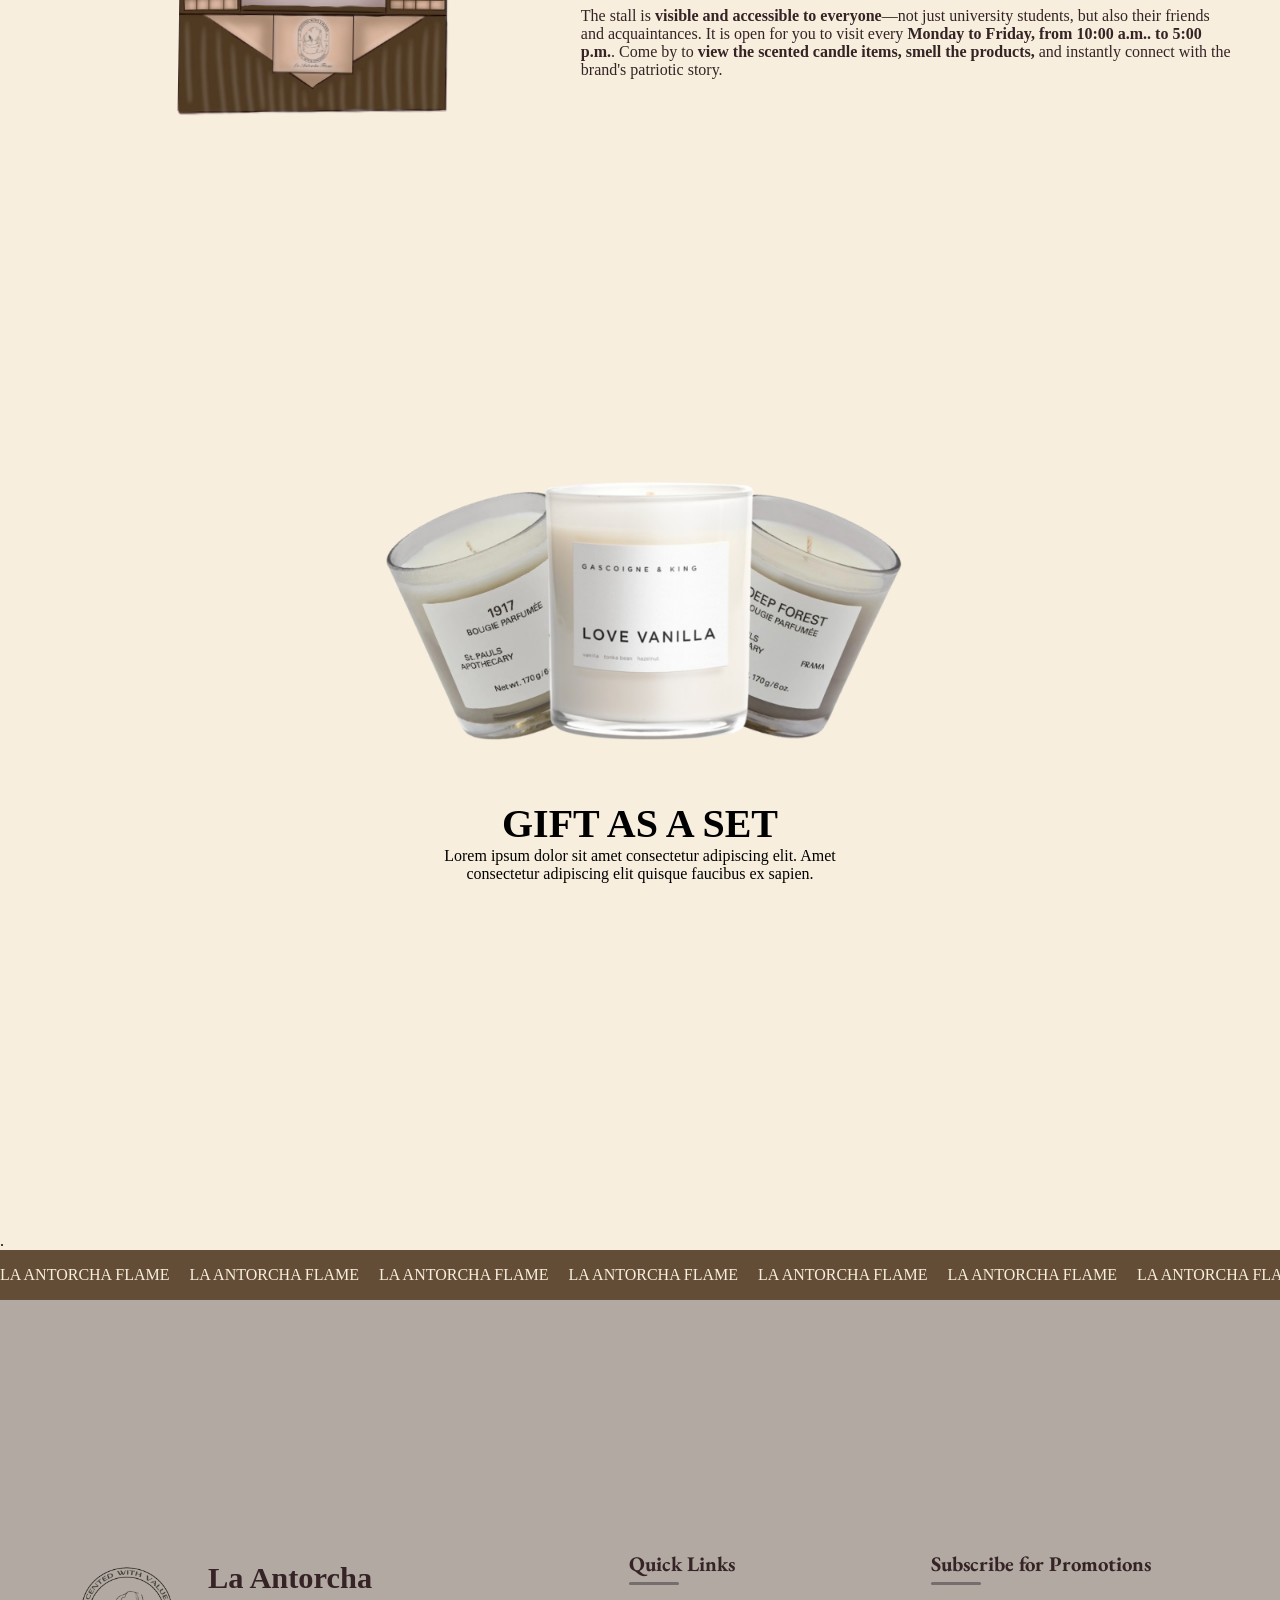
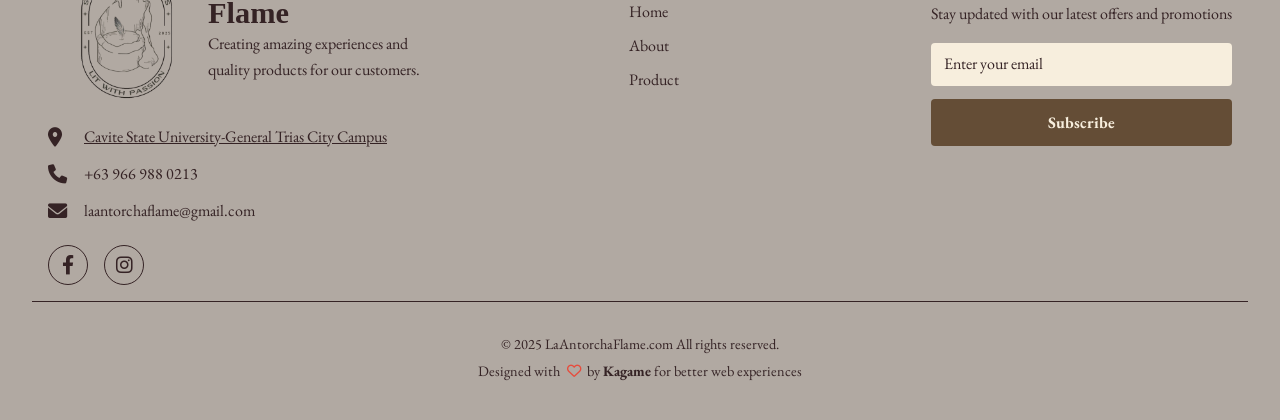
==== commit 511ba3eb: "Update index.html" ====
--- a/index.html
+++ b/index.html
@@ -11,6 +11,7 @@
     <link rel="stylesheet" href="styles/section-3.css" />
     <link rel="stylesheet" href="styles/section-4.css" />
     <link rel="stylesheet" href="styles/footer-style.css" />
+    <link rel="stylesheet" href="styles/back-to-top.css" />
     <link
       rel="stylesheet"
       href="https://cdnjs.cloudflare.com/ajax/libs/font-awesome/6.0.0/css/all.min.css"
@@ -176,7 +177,7 @@
             </li>
             <li>
               <i class="fas fa-phone"></i>
-              <span>+63 912 345 6789</span>
+              <span>+63 966 988 0213</span>
             </li>
             <li>
               <i class="fas fa-envelope"></i>
@@ -230,22 +231,12 @@
       </div>
     </footer>
 
+    <a href="#page-header" class="back-to-top" id="backToTop">
+        <i class="fas fa-chevron-up"></i>
+    </a>
+
     <script src="scripts/gallery.js"></script>
     <script src="scripts/marquee.js"></script>
-    <script>
-      document.addEventListener("DOMContentLoaded", function () {
-        const heartIcon = document.querySelector(".heart-icon");
-
-        if (heartIcon) {
-          heartIcon.addEventListener("mouseenter", function () {
-            this.classList.replace("fa-regular", "fa-solid");
-          });
-
-          heartIcon.addEventListener("mouseleave", function () {
-            this.classList.replace("fa-solid", "fa-regular");
-          });
-        }
-      });
-    </script>
+    <script src="scripts/script.js"></script>
   </body>
 </html>
--- a/styles/back-to-top.css
+++ b/styles/back-to-top.css
@@ -0,0 +1,49 @@
+/* Back to Top Button Styles */
+.back-to-top {
+    position: fixed;
+    bottom: 30px;
+    right: 30px;
+    width: 50px;
+    height: 50px;
+    background-color: var(--main-color);
+    color: var(--light-color-font);
+    border: none;
+    border-radius: 50%;
+    cursor: pointer;
+    display: flex;
+    align-items: center;
+    justify-content: center;
+    font-size: 1.2rem;
+    text-decoration: none;
+    box-shadow: 0 4px 15px rgba(0, 0, 0, 0.2);
+    transition: all 0.3s ease;
+    opacity: 0;
+    visibility: hidden;
+    z-index: 1000;
+}
+
+.back-to-top.visible {
+    opacity: 1;
+    visibility: visible;
+}
+
+.back-to-top:hover {
+    background-color: var(--dark-color-font);
+    transform: translateY(-3px);
+    box-shadow: 0 6px 20px rgba(0, 0, 0, 0.3);
+}
+
+.back-to-top:active {
+    transform: translateY(-1px);
+}
+
+/* Responsive styles */
+@media (max-width: 768px) {
+    .back-to-top {
+        bottom: 20px;
+        right: 20px;
+        width: 45px;
+        height: 45px;
+        font-size: 1.1rem;
+    }
+}
